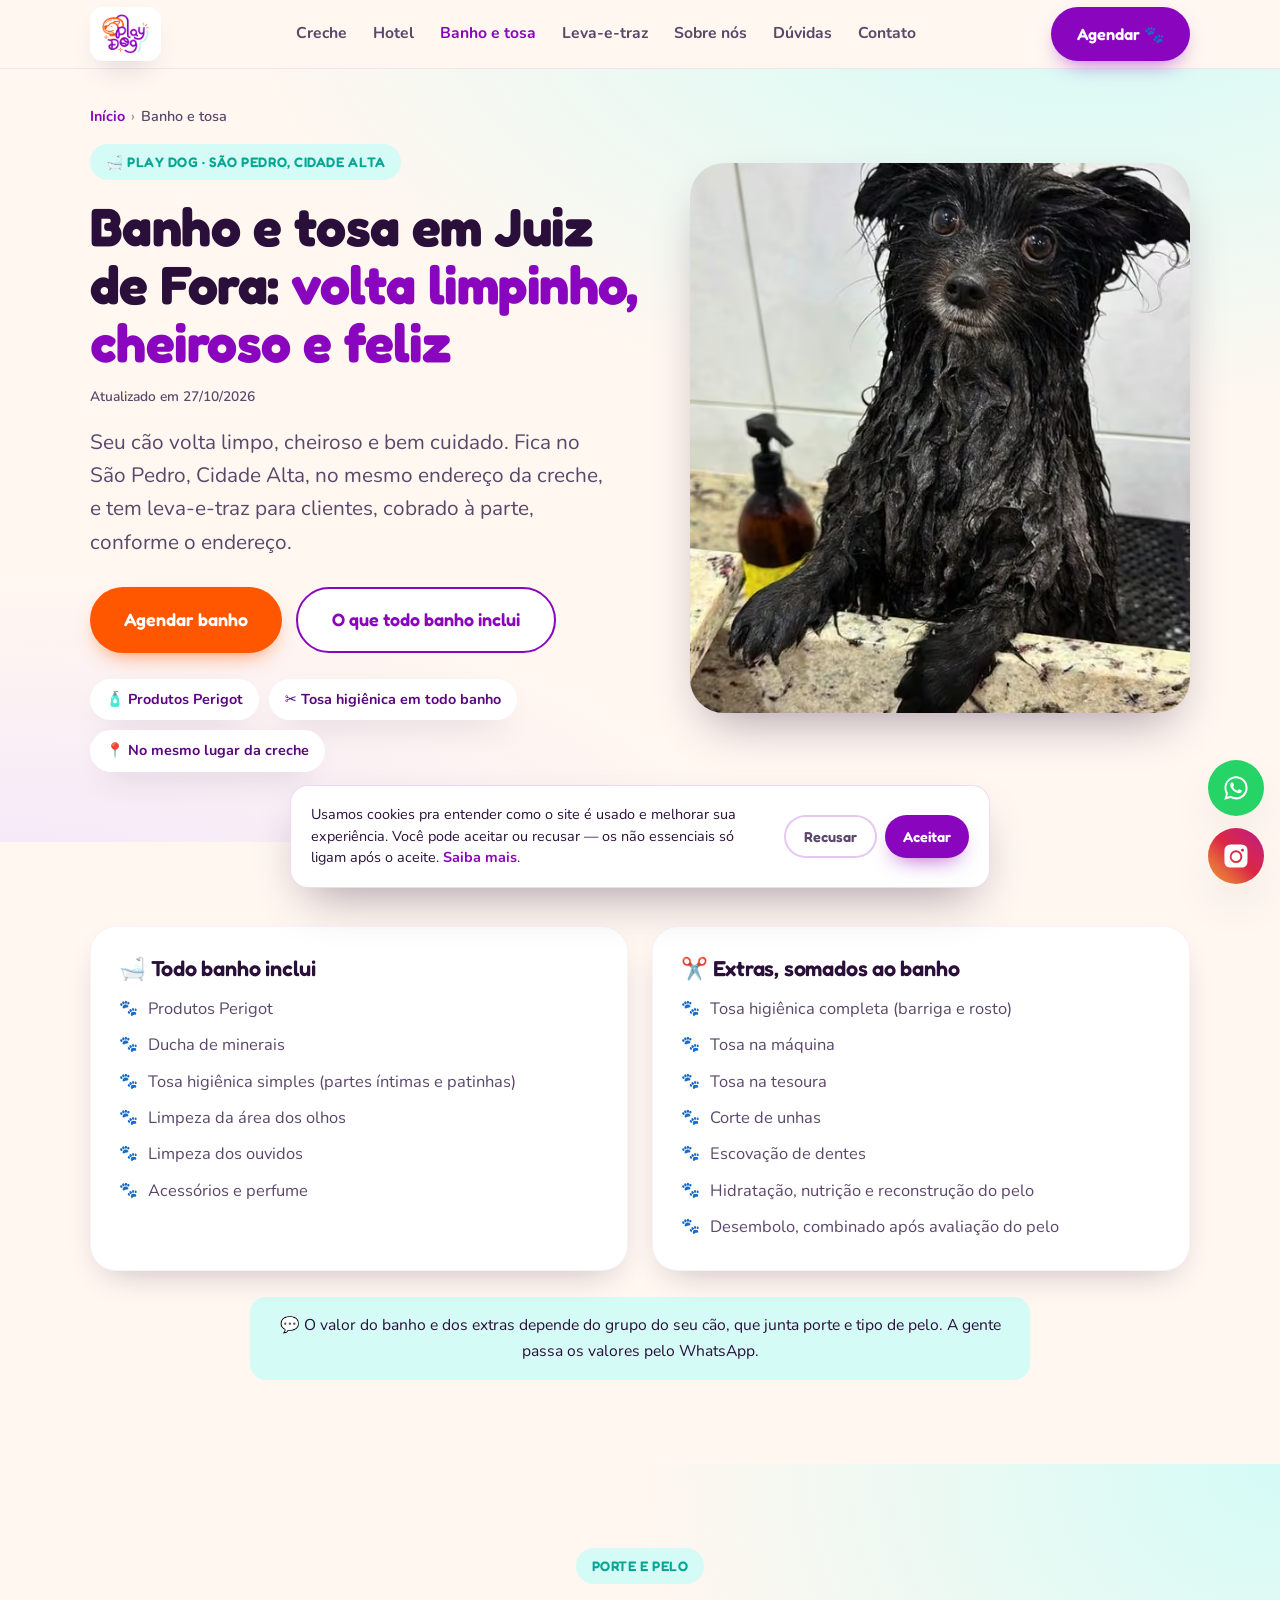
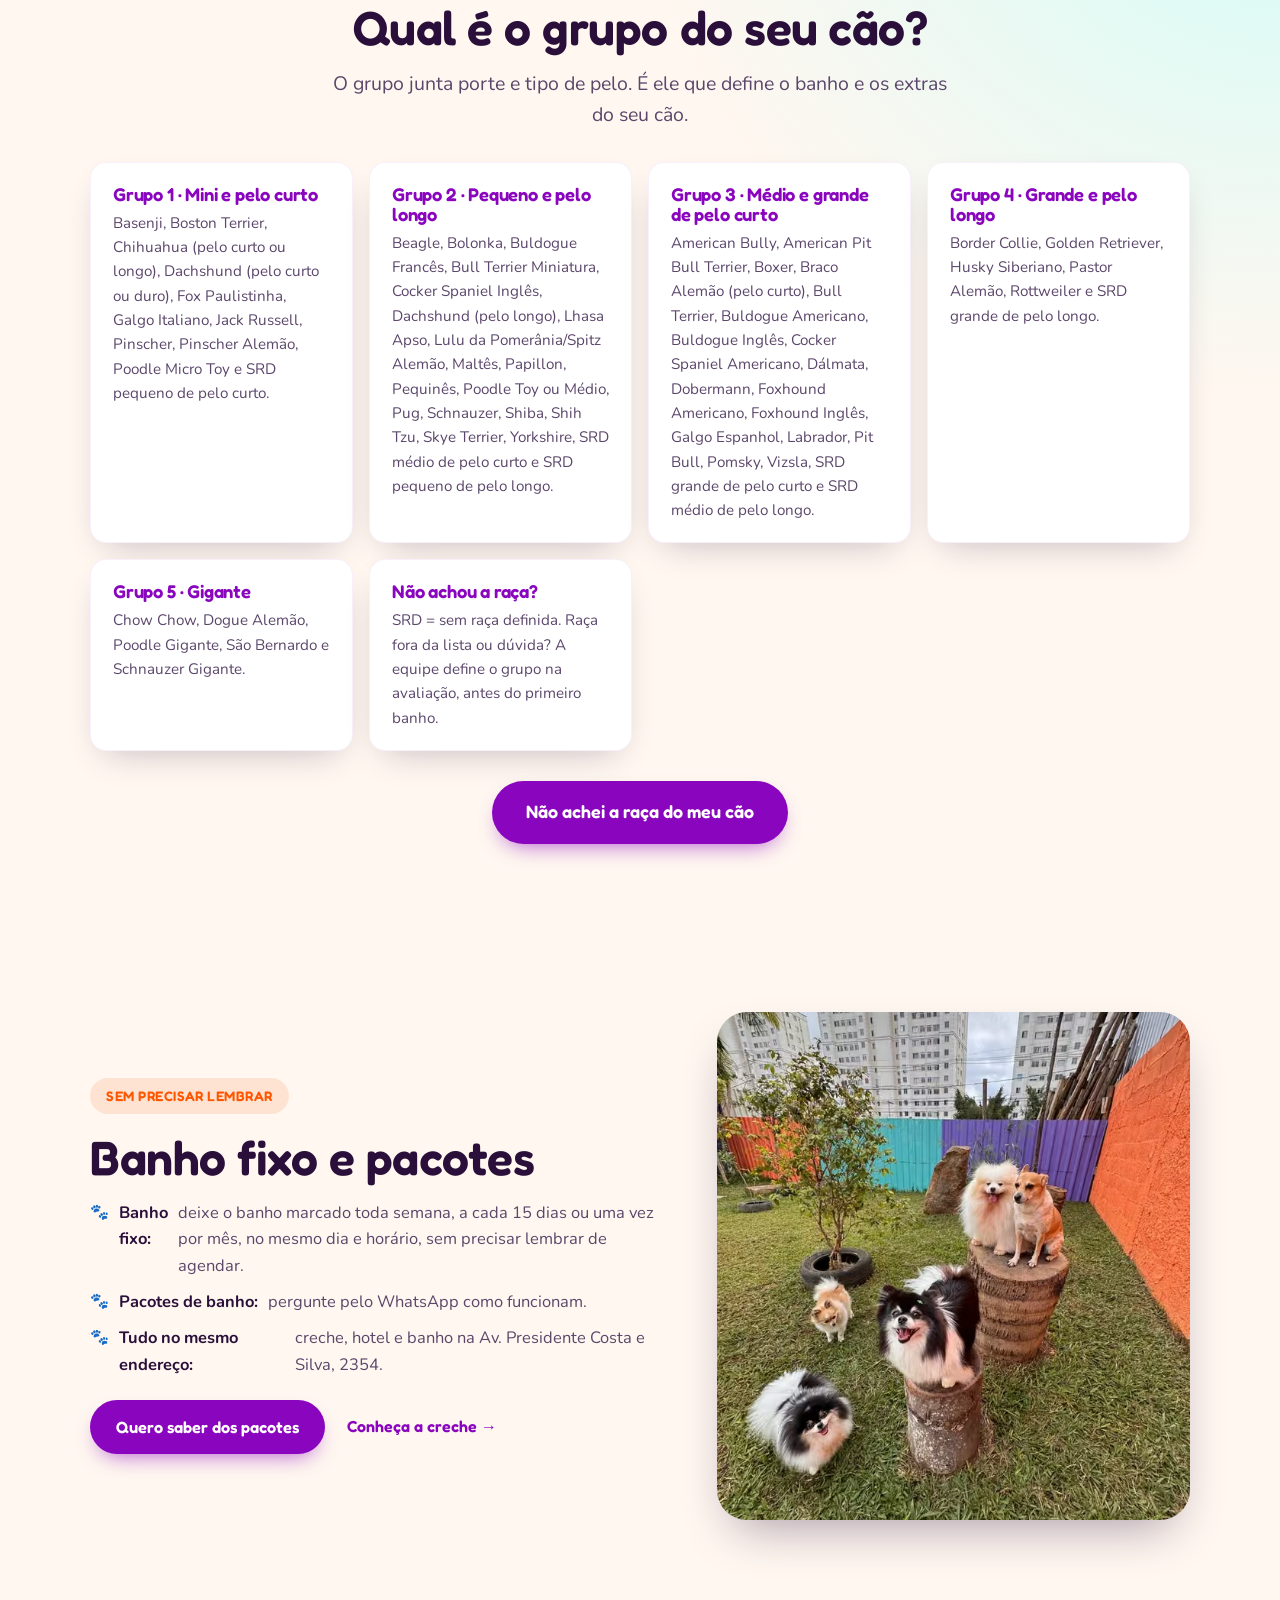
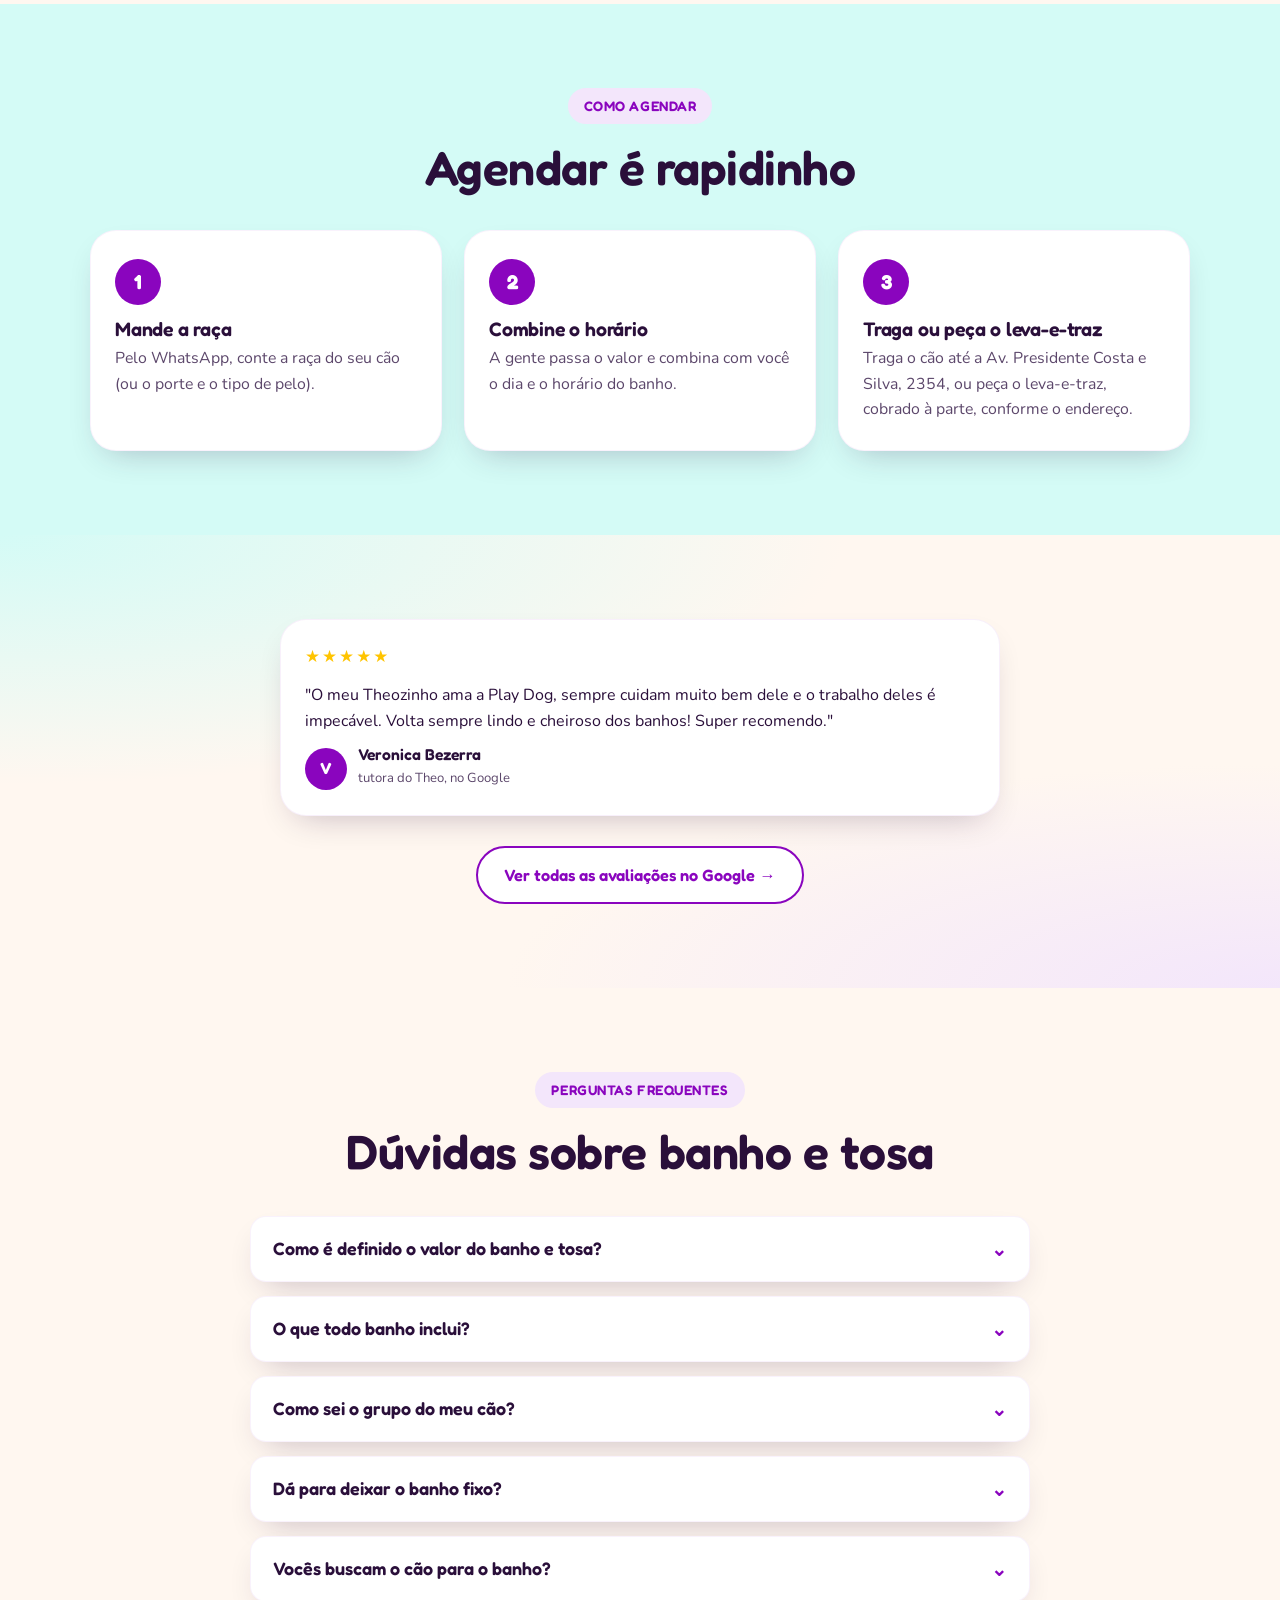
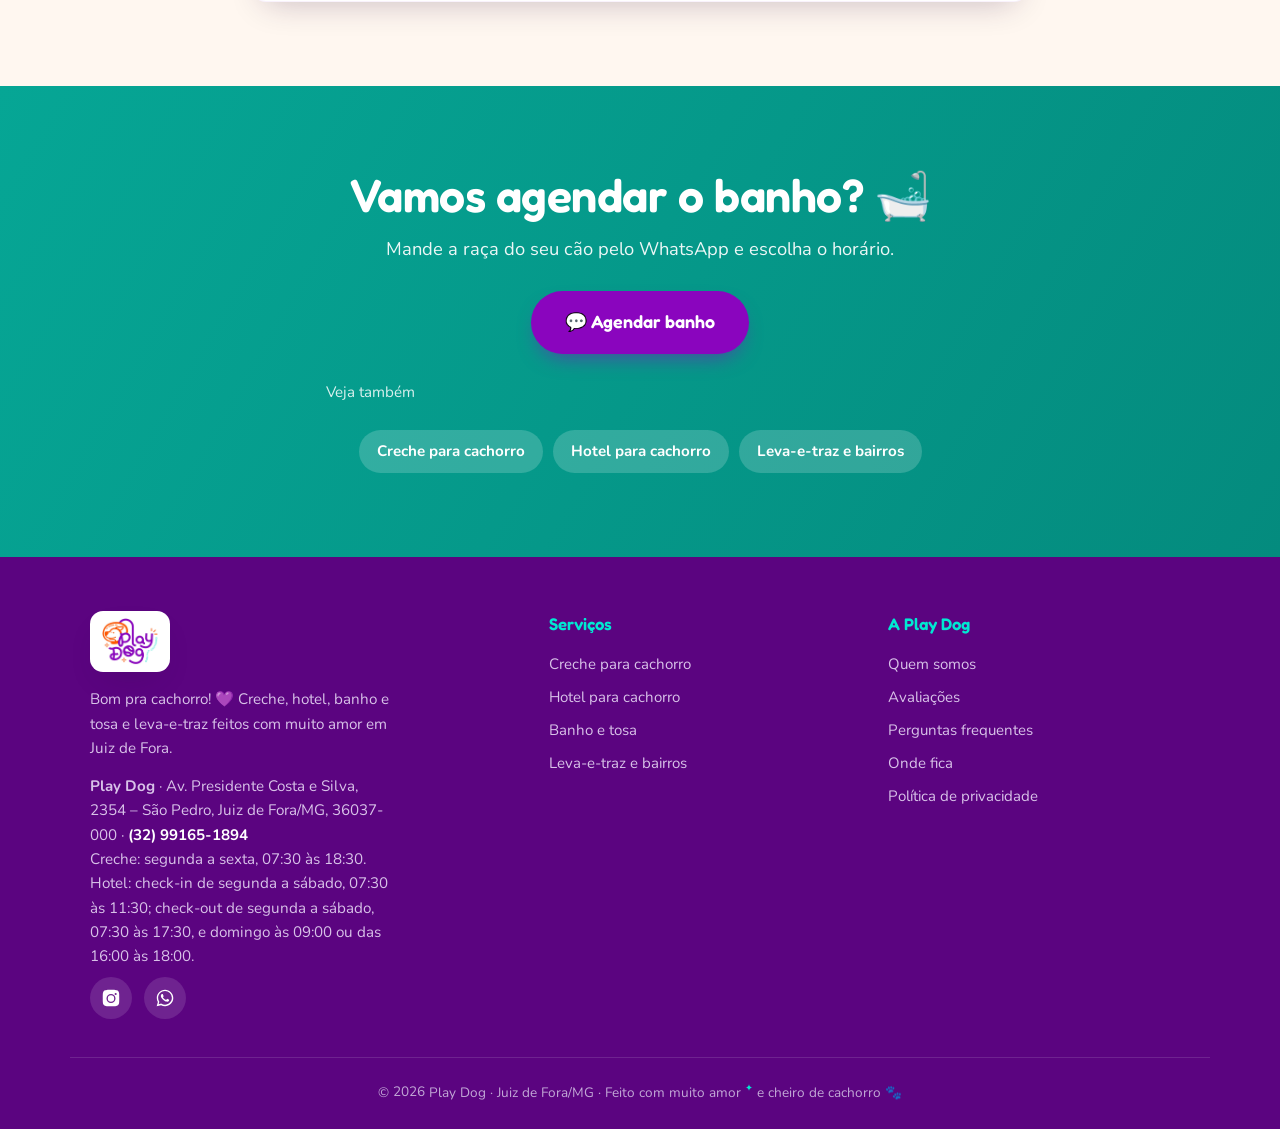
==== banho-e-tosa-juiz-de-fora.html @ 603a805e "Site do plano Google: home sem preço e 4 páginas de serviço (prévia) - Home: "Quem somos" centrado n" ====
<!DOCTYPE html>
<html lang="pt-BR">
<head>
<meta charset="UTF-8">
<meta name="viewport" content="width=device-width, initial-scale=1.0">
<!-- #gtm -->
<!-- Consent Mode v2 (LGPD): tudo negado ate o aceite no banner de cookies -->
<script>
  window.dataLayer = window.dataLayer || [];
  function gtag(){dataLayer.push(arguments);}
  gtag('consent','default',{
    'ad_storage':'denied','ad_user_data':'denied','ad_personalization':'denied',
    'analytics_storage':'denied','functionality_storage':'granted','security_storage':'granted',
    'wait_for_update':500
  });
  // >>> PASSO PARA ATIVAR A MEDICAO: crie um container gratuito no Google Tag Manager
  // (tagmanager.google.com) e cole o ID abaixo entre as aspas, ex.: 'GTM-XXXXXXX'.
  window.PLAYDOG_GTM_ID = 'GTM-M7XZMNQX';
  if (window.PLAYDOG_GTM_ID) {
    (function(w,d,s,l,i){w[l]=w[l]||[];w[l].push({'gtm.start':new Date().getTime(),event:'gtm.js'});
    var f=d.getElementsByTagName(s)[0],j=d.createElement(s),dl=l!='dataLayer'?'&l='+l:'';j.async=true;
    j.src='https://www.googletagmanager.com/gtm.js?id='+i+dl;f.parentNode.insertBefore(j,f);})(window,document,'script','dataLayer',window.PLAYDOG_GTM_ID);
  }
</script>
<!-- /gtm -->
<title>Banho e Tosa em Juiz de Fora – São Pedro | Play Dog</title>
<meta name="description" content="Banho e tosa em Juiz de Fora, no São Pedro: produtos Perigot, ducha de minerais e tosa higiênica em todo banho, no mesmo endereço da creche. Agende já.">
<meta name="robots" content="index, follow, max-image-preview:large">
<meta name="geo.region" content="BR-MG">
<meta name="geo.placename" content="Juiz de Fora">
<meta name="geo.position" content="-21.7726864;-43.380007">
<meta name="ICBM" content="-21.7726864, -43.380007">
<link rel="canonical" href="https://playdogjf.com.br/banho-e-tosa-juiz-de-fora">

<!-- Open Graph (WhatsApp / Instagram / Facebook) -->
<meta property="og:type" content="website">
<meta property="og:locale" content="pt_BR">
<meta property="og:site_name" content="Play Dog">
<meta property="og:url" content="https://playdogjf.com.br/banho-e-tosa-juiz-de-fora">
<meta property="og:title" content="Banho e tosa em Juiz de Fora | Play Dog">
<meta property="og:description" content="Banho e tosa no São Pedro, em Juiz de Fora: produtos Perigot, ducha de minerais e tosa higiênica em todo banho.">
<meta property="og:image" content="https://playdogjf.com.br/assets/og-image.jpg">
<meta property="og:image:width" content="1200">
<meta property="og:image:height" content="630">
<meta property="og:image:alt" content="Play Dog — banho e tosa em Juiz de Fora">
<meta name="twitter:card" content="summary_large_image">
<meta name="twitter:title" content="Banho e tosa em Juiz de Fora | Play Dog">
<meta name="twitter:description" content="Banho e tosa no São Pedro, em Juiz de Fora: produtos Perigot, ducha de minerais e tosa higiênica em todo banho.">
<meta name="twitter:image" content="https://playdogjf.com.br/assets/og-image.jpg">

<!-- Favicon / PWA -->
<link rel="icon" href="/assets/favicon.ico" sizes="any">
<link rel="icon" type="image/png" sizes="32x32" href="/assets/favicon-32.png">
<link rel="apple-touch-icon" href="/assets/apple-touch-icon.png">
<link rel="manifest" href="/site.webmanifest">
<meta name="theme-color" content="#8A05BE">

<!-- Dados estruturados: serviço (sem preço) + caminho da página -->
<script type="application/ld+json">
{
  "@context": "https://schema.org",
  "@graph": [
    {
      "@type": "Service",
      "@id": "https://playdogjf.com.br/banho-e-tosa-juiz-de-fora#servico",
      "name": "Banho e tosa em Juiz de Fora",
      "serviceType": "Banho e tosa para cães",
      "url": "https://playdogjf.com.br/banho-e-tosa-juiz-de-fora",
      "description": "Banho e tosa no bairro São Pedro (Cidade Alta), em Juiz de Fora, no mesmo endereço da creche. Todo banho inclui produtos Perigot, ducha de minerais, tosa higiênica simples, limpeza da área dos olhos e dos ouvidos, acessórios e perfume. Extras: tosa higiênica completa, tosa na máquina, tosa na tesoura, corte de unhas, escovação de dentes, hidratação e desembolo. O valor depende do grupo do cão, que junta porte e tipo de pelo. Valores pelo WhatsApp.",
      "provider": {
        "@type": "LocalBusiness",
        "@id": "https://playdogjf.com.br/#business",
        "name": "Play Dog",
        "url": "https://playdogjf.com.br/",
        "telephone": "+55 32 99165-1894",
        "address": { "@type": "PostalAddress", "streetAddress": "Av. Presidente Costa e Silva, 2354 - São Pedro", "addressLocality": "Juiz de Fora", "addressRegion": "MG", "postalCode": "36037-000", "addressCountry": "BR" }
      },
      "areaServed": { "@type": "City", "name": "Juiz de Fora" }
    },
    {
      "@type": "BreadcrumbList",
      "itemListElement": [
        { "@type": "ListItem", "position": 1, "name": "Início", "item": "https://playdogjf.com.br/" },
        { "@type": "ListItem", "position": 2, "name": "Banho e tosa", "item": "https://playdogjf.com.br/banho-e-tosa-juiz-de-fora" }
      ]
    },
    {
      "@type": "WebPage",
      "@id": "https://playdogjf.com.br/banho-e-tosa-juiz-de-fora#pagina",
      "url": "https://playdogjf.com.br/banho-e-tosa-juiz-de-fora",
      "name": "Banho e Tosa em Juiz de Fora – São Pedro | Play Dog",
      "inLanguage": "pt-BR",
      "dateModified": "2026-10-27",
      "isPartOf": { "@type": "WebSite", "@id": "https://playdogjf.com.br/#website", "url": "https://playdogjf.com.br/", "name": "Play Dog" },
      "about": { "@id": "https://playdogjf.com.br/banho-e-tosa-juiz-de-fora#servico" }
    }
  ]
}
</script>
<!-- Perguntas frequentes: gerado a partir do texto visível da seção "Dúvidas" (mesmas palavras) -->
<script type="application/ld+json" id="faq-ld">
{
  "@context": "https://schema.org",
  "@type": "FAQPage",
  "mainEntity": [
    {
      "@type": "Question",
      "name": "Como é definido o valor do banho e tosa?",
      "acceptedAnswer": {
        "@type": "Answer",
        "text": "Na Play Dog, no São Pedro, em Juiz de Fora, o valor do banho depende do grupo do cão, que junta porte e tipo de pelo. Tosa, corte de unhas e outros extras são somados ao banho. A gente passa os valores pelo WhatsApp (32) 99165-1894."
      }
    },
    {
      "@type": "Question",
      "name": "O que todo banho inclui?",
      "acceptedAnswer": {
        "@type": "Answer",
        "text": "Produtos Perigot, ducha de minerais, tosa higiênica simples (partes íntimas e patinhas), limpeza da área dos olhos e dos ouvidos, acessórios e perfume."
      }
    },
    {
      "@type": "Question",
      "name": "Como sei o grupo do meu cão?",
      "acceptedAnswer": {
        "@type": "Answer",
        "text": "Procure a raça na lista desta página. Se ela não estiver lá, ou se o seu cão não tiver raça definida, a equipe define o grupo na avaliação, antes do primeiro banho."
      }
    },
    {
      "@type": "Question",
      "name": "Dá para deixar o banho fixo?",
      "acceptedAnswer": {
        "@type": "Answer",
        "text": "Sim. O banho pode ser semanal, quinzenal ou mensal, no mesmo dia e horário. Também há pacotes de banho; os valores são passados pelo WhatsApp."
      }
    },
    {
      "@type": "Question",
      "name": "Vocês buscam o cão para o banho?",
      "acceptedAnswer": {
        "@type": "Answer",
        "text": "Sim, pelo leva-e-traz, cobrado à parte, conforme o endereço."
      }
    }
  ]
}
</script>
<link rel="preconnect" href="https://fonts.googleapis.com">
<link rel="preconnect" href="https://fonts.gstatic.com" crossorigin>
<link href="https://fonts.googleapis.com/css2?family=Fredoka:wght@400;500;600;700&family=Nunito:ital,wght@0,400;0,500;0,600;0,700;0,800;1,500&display=swap" rel="stylesheet">
<link rel="stylesheet" href="/assets/site.css?v=20261027">
</head>
<body data-servico="banho">
<a class="skip-link" href="#conteudo">Pular para o conteúdo</a>

<!-- #cabecalho banho -->
<header>
  <div class="wrap nav">
    <a href="/" class="brand-logo" aria-label="Play Dog - início">
      <span class="logo-badge"><span class="logo-img" role="img" aria-label="Play Dog"></span></span>
    </a>
    <nav class="nav-links" id="navLinks" aria-label="Menu principal">
      <a href="/creche-para-cachorro-juiz-de-fora">Creche</a>
      <a href="/hotel-para-cachorro-juiz-de-fora">Hotel</a>
      <a href="/banho-e-tosa-juiz-de-fora" aria-current="page">Banho e tosa</a>
      <a href="/leva-e-traz-bairros-atendidos">Leva-e-traz</a>
      <a href="/#amor">Sobre nós</a>
      <a href="#duvidas">Dúvidas</a>
      <a href="#rodape">Contato</a>
    </nav>
    <div class="nav-cta">
      <a href="https://wa.me/5532991651894?text=Oi!%20Vim%20pelo%20site%20da%20Play%20Dog%20e%20quero%20agendar%20banho%20e%20tosa." target="_blank" rel="noopener" class="btn btn-roxo" data-cta="header" data-servico="banho" data-wa="agendar banho e tosa.">Agendar 🐾</a>
      <button class="menu-btn" id="menuBtn" type="button" aria-label="Abrir menu" aria-expanded="false" aria-controls="navLinks">
        <span></span><span></span><span></span>
      </button>
    </div>
  </div>
</header>
<!-- /cabecalho -->

<main id="conteudo">

<!-- ============ TOPO ============ -->
<section class="hero page-hero" id="topo">
  <div class="wrap hero-grid">
    <div class="hero-text">
      <nav class="crumbs" aria-label="Você está em"><a href="/">Início</a><span class="sep" aria-hidden="true">›</span><span aria-current="page">Banho e tosa</span></nav>
      <span class="eyebrow">🛁 Play Dog · São Pedro, Cidade Alta</span>
      <h1>Banho e tosa em Juiz de Fora: <span class="l2">volta limpinho, cheiroso e feliz</span></h1>
      <span class="updated">Atualizado em 27/10/2026</span>
      <p class="sub">Seu cão volta limpo, cheiroso e bem cuidado. Fica no São Pedro, Cidade Alta, no mesmo endereço da creche, e tem leva-e-traz para clientes, cobrado à parte, conforme o endereço.</p>
      <div class="hero-ctas">
        <a href="https://wa.me/5532991651894?text=Oi!%20Vim%20pelo%20site%20da%20Play%20Dog%20e%20quero%20agendar%20banho%20e%20tosa.%20Meu%20c%C3%A3o%20%C3%A9%20da%20ra%C3%A7a%3A" target="_blank" rel="noopener" class="btn btn-laranja btn-lg" data-cta="hero" data-servico="banho" data-wa="agendar banho e tosa." data-wa-extra="Meu cão é da raça:">Agendar banho</a>
        <a href="#inclui" class="btn btn-ghost btn-lg">O que todo banho inclui</a>
      </div>
      <div class="hero-chips">
        <span class="chip">🧴 Produtos Perigot</span>
        <span class="chip">✂️ Tosa higiênica em todo banho</span>
        <span class="chip">📍 No mesmo lugar da creche</span>
      </div>
    </div>
    <div class="hero-photo">
      <div class="photo-card">
        <picture><source type="image/avif" srcset="/assets/banho.avif"><source type="image/webp" srcset="/assets/banho.webp"><img src="/assets/banho.jpg" alt="Cãozinho tomando banho na sala de banho da Play Dog, em Juiz de Fora" width="562" height="1000" fetchpriority="high" decoding="async"></picture>
      </div>
    </div>
  </div>
</section>

<!-- ============ O QUE INCLUI ============ -->
<section class="section" id="inclui">
  <div class="wrap two-col" style="margin-top:0">
    <div class="box">
      <h3>🛁 Todo banho inclui</h3>
      <ul class="list-paw">
        <li>Produtos Perigot</li>
        <li>Ducha de minerais</li>
        <li>Tosa higiênica simples (partes íntimas e patinhas)</li>
        <li>Limpeza da área dos olhos</li>
        <li>Limpeza dos ouvidos</li>
        <li>Acessórios e perfume</li>
      </ul>
    </div>
    <div class="box">
      <h3>✂️ Extras, somados ao banho</h3>
      <ul class="list-paw">
        <li>Tosa higiênica completa (barriga e rosto)</li>
        <li>Tosa na máquina</li>
        <li>Tosa na tesoura</li>
        <li>Corte de unhas</li>
        <li>Escovação de dentes</li>
        <li>Hidratação, nutrição e reconstrução do pelo</li>
        <li>Desembolo, combinado após avaliação do pelo</li>
      </ul>
    </div>
  </div>
  <div class="wrap">
    <p class="note">💬 O valor do banho e dos extras depende do grupo do seu cão, que junta porte e tipo de pelo. A gente passa os valores pelo WhatsApp.</p>
  </div>
</section>

<!-- ============ GRUPOS ============ -->
<section class="section amor" id="grupos">
  <div class="wrap center">
    <span class="eyebrow">Porte e pelo</span>
    <h2 class="title">Qual é o grupo do seu cão?</h2>
    <p class="lead">O grupo junta porte e tipo de pelo. É ele que define o banho e os extras do seu cão.</p>
  </div>
  <div class="wrap">
    <div class="groups">
      <div class="group"><h3>Grupo 1 · Mini e pelo curto</h3><p>Basenji, Boston Terrier, Chihuahua (pelo curto ou longo), Dachshund (pelo curto ou duro), Fox Paulistinha, Galgo Italiano, Jack Russell, Pinscher, Pinscher Alemão, Poodle Micro Toy e SRD pequeno de pelo curto.</p></div>
      <div class="group"><h3>Grupo 2 · Pequeno e pelo longo</h3><p>Beagle, Bolonka, Buldogue Francês, Bull Terrier Miniatura, Cocker Spaniel Inglês, Dachshund (pelo longo), Lhasa Apso, Lulu da Pomerânia/Spitz Alemão, Maltês, Papillon, Pequinês, Poodle Toy ou Médio, Pug, Schnauzer, Shiba, Shih Tzu, Skye Terrier, Yorkshire, SRD médio de pelo curto e SRD pequeno de pelo longo.</p></div>
      <div class="group"><h3>Grupo 3 · Médio e grande de pelo curto</h3><p>American Bully, American Pit Bull Terrier, Boxer, Braco Alemão (pelo curto), Bull Terrier, Buldogue Americano, Buldogue Inglês, Cocker Spaniel Americano, Dálmata, Dobermann, Foxhound Americano, Foxhound Inglês, Galgo Espanhol, Labrador, Pit Bull, Pomsky, Vizsla, SRD grande de pelo curto e SRD médio de pelo longo.</p></div>
      <div class="group"><h3>Grupo 4 · Grande e pelo longo</h3><p>Border Collie, Golden Retriever, Husky Siberiano, Pastor Alemão, Rottweiler e SRD grande de pelo longo.</p></div>
      <div class="group"><h3>Grupo 5 · Gigante</h3><p>Chow Chow, Dogue Alemão, Poodle Gigante, São Bernardo e Schnauzer Gigante.</p></div>
      <div class="group"><h3>Não achou a raça?</h3><p>SRD = sem raça definida. Raça fora da lista ou dúvida? A equipe define o grupo na avaliação, antes do primeiro banho.</p></div>
    </div>
    <div class="center-cta">
      <a href="https://wa.me/5532991651894?text=Oi!%20Vim%20pelo%20site%20da%20Play%20Dog%20e%20quero%20agendar%20banho%20e%20tosa.%20N%C3%A3o%20sei%20o%20grupo%20do%20meu%20c%C3%A3o.%20Ele%20%C3%A9%3A" target="_blank" rel="noopener" class="btn btn-roxo btn-lg" data-cta="grupo" data-servico="banho" data-wa="agendar banho e tosa." data-wa-extra="Não sei o grupo do meu cão. Ele é:">Não achei a raça do meu cão</a>
    </div>
  </div>
</section>

<!-- ============ BANHO FIXO E PACOTES ============ -->
<section class="section" id="banho-fixo">
  <div class="wrap split">
    <div class="text-block">
      <span class="eyebrow laranja">Sem precisar lembrar</span>
      <h2 class="title">Banho fixo e pacotes</h2>
      <ul class="list-paw">
        <li><b>Banho fixo:</b> deixe o banho marcado toda semana, a cada 15 dias ou uma vez por mês, no mesmo dia e horário, sem precisar lembrar de agendar.</li>
        <li><b>Pacotes de banho:</b> pergunte pelo WhatsApp como funcionam.</li>
        <li><b>Tudo no mesmo endereço:</b> creche, hotel e banho na Av. Presidente Costa e Silva, 2354.</li>
      </ul>
      <div class="card-actions" style="margin-top:22px">
        <a href="https://wa.me/5532991651894?text=Oi!%20Vim%20pelo%20site%20da%20Play%20Dog%20e%20quero%20agendar%20banho%20e%20tosa.%20Quero%20conhecer%20os%20pacotes%20e%20o%20banho%20fixo." target="_blank" rel="noopener" class="btn btn-roxo" data-cta="pacotes" data-servico="banho" data-wa="agendar banho e tosa." data-wa-extra="Quero conhecer os pacotes e o banho fixo.">Quero saber dos pacotes</a>
        <a class="card-link" href="/creche-para-cachorro-juiz-de-fora" style="font-family:'Fredoka';font-weight:600;color:var(--roxo)">Conheça a creche →</a>
      </div>
    </div>
    <div class="split-photo">
      <picture><source type="image/avif" srcset="/assets/galeria-lulus.avif"><source type="image/webp" srcset="/assets/galeria-lulus.webp"><img src="/assets/galeria-lulus.jpg" alt="Lulus da Pomerânia, raça do Grupo 2, na Play Dog" width="825" height="1100" loading="lazy" decoding="async"></picture>
    </div>
  </div>
</section>

<!-- ============ COMO AGENDAR ============ -->
<section class="section galeria" id="como-agendar">
  <div class="wrap center">
    <span class="eyebrow roxo">Como agendar</span>
    <h2 class="title">Agendar é rapidinho</h2>
  </div>
  <div class="wrap">
    <div class="steps">
      <div class="step"><span class="num">1</span><h3>Mande a raça</h3><p>Pelo WhatsApp, conte a raça do seu cão (ou o porte e o tipo de pelo).</p></div>
      <div class="step"><span class="num">2</span><h3>Combine o horário</h3><p>A gente passa o valor e combina com você o dia e o horário do banho.</p></div>
      <div class="step"><span class="num">3</span><h3>Traga ou peça o leva-e-traz</h3><p>Traga o cão até a Av. Presidente Costa e Silva, 2354, ou peça o leva-e-traz, cobrado à parte, conforme o endereço.</p></div>
    </div>
  </div>
</section>

<!-- ============ QUEM JÁ TROUXE ============ -->
<section class="section reviews" id="avaliacoes">
  <div class="wrap" style="max-width:760px">
    <article class="rev-card">
      <div class="rev-stars" aria-label="5 de 5 estrelas">★★★★★</div>
      <p>"O meu Theozinho ama a Play Dog, sempre cuidam muito bem dele e o trabalho deles é impecável. Volta sempre lindo e cheiroso dos banhos! Super recomendo."</p>
      <div class="rev-author"><span class="rev-avatar" aria-hidden="true">V</span><span><b>Veronica Bezerra</b><small>tutora do Theo, no Google</small></span></div>
    </article>
    <div class="center-cta">
      <a class="btn btn-ghost" href="https://share.google/9OffLM1AnfV3J0Pu3" target="_blank" rel="noopener" data-cta="google-reviews">Ver todas as avaliações no Google →</a>
    </div>
  </div>
</section>

<!-- ============ DÚVIDAS (o código FAQPage repete este texto) ============ -->
<section class="section" id="duvidas">
  <div class="wrap center">
    <span class="eyebrow roxo">Perguntas frequentes</span>
    <h2 class="title">Dúvidas sobre banho e tosa</h2>
  </div>
  <div class="wrap">
    <div class="acc faq">
      <div class="acc-item">
        <button class="acc-head" type="button"><span class="q">Como é definido o valor do banho e tosa?</span> <span class="chev">⌄</span></button>
        <div class="acc-body"><div class="acc-body-inner"><p class="a">Na Play Dog, no São Pedro, em Juiz de Fora, o valor do banho depende do grupo do cão, que junta porte e tipo de pelo. Tosa, corte de unhas e outros extras são somados ao banho. A gente passa os valores pelo WhatsApp (32) 99165-1894.</p></div></div>
      </div>
      <div class="acc-item">
        <button class="acc-head" type="button"><span class="q">O que todo banho inclui?</span> <span class="chev">⌄</span></button>
        <div class="acc-body"><div class="acc-body-inner"><p class="a">Produtos Perigot, ducha de minerais, tosa higiênica simples (partes íntimas e patinhas), limpeza da área dos olhos e dos ouvidos, acessórios e perfume.</p></div></div>
      </div>
      <div class="acc-item">
        <button class="acc-head" type="button"><span class="q">Como sei o grupo do meu cão?</span> <span class="chev">⌄</span></button>
        <div class="acc-body"><div class="acc-body-inner"><p class="a">Procure a raça na lista desta página. Se ela não estiver lá, ou se o seu cão não tiver raça definida, a equipe define o grupo na avaliação, antes do primeiro banho.</p></div></div>
      </div>
      <div class="acc-item">
        <button class="acc-head" type="button"><span class="q">Dá para deixar o banho fixo?</span> <span class="chev">⌄</span></button>
        <div class="acc-body"><div class="acc-body-inner"><p class="a">Sim. O banho pode ser semanal, quinzenal ou mensal, no mesmo dia e horário. Também há pacotes de banho; os valores são passados pelo WhatsApp.</p></div></div>
      </div>
      <div class="acc-item">
        <button class="acc-head" type="button"><span class="q">Vocês buscam o cão para o banho?</span> <span class="chev">⌄</span></button>
        <div class="acc-body"><div class="acc-body-inner"><p class="a">Sim, pelo leva-e-traz, cobrado à parte, conforme o endereço.</p></div></div>
      </div>
    </div>
  </div>
</section>

<!-- ============ CHAMADA FINAL ============ -->
<section class="section cta-agendar" id="agendar">
  <div class="wrap">
    <h2>Vamos agendar o banho? 🛁</h2>
    <p>Mande a raça do seu cão pelo WhatsApp e escolha o horário.</p>
    <div class="btn-row">
      <a href="https://wa.me/5532991651894?text=Oi!%20Vim%20pelo%20site%20da%20Play%20Dog%20e%20quero%20agendar%20banho%20e%20tosa.%20Meu%20c%C3%A3o%20%C3%A9%20da%20ra%C3%A7a%3A" target="_blank" rel="noopener" class="btn btn-roxo btn-lg" data-cta="cta-final" data-servico="banho" data-wa="agendar banho e tosa." data-wa-extra="Meu cão é da raça:">💬 Agendar banho</a>
    </div>
    <p class="see-also-label">Veja também</p>
    <div class="see-also">
      <a href="/creche-para-cachorro-juiz-de-fora">Creche para cachorro</a>
      <a href="/hotel-para-cachorro-juiz-de-fora">Hotel para cachorro</a>
      <a href="/leva-e-traz-bairros-atendidos">Leva-e-traz e bairros</a>
    </div>
  </div>
</section>

</main>

<!-- #rodape -->
<footer id="rodape">
  <div class="wrap foot-grid">
    <div class="foot-brand">
      <div class="foot-logo-wrap">
        <a href="/" aria-label="Play Dog - início"><span class="logo-badge"><span class="logo-img lg" role="img" aria-label="Play Dog"></span></span></a>
      </div>
      <p>Bom pra cachorro! 💜 Creche, hotel, banho e tosa e leva-e-traz feitos com muito amor em Juiz de Fora.</p>
      <p class="foot-nap"><b>Play Dog</b> · Av. Presidente Costa e Silva, 2354 – São Pedro, Juiz de Fora/MG, 36037-000 · <a href="https://wa.me/5532991651894?text=Oi!%20Vim%20pelo%20site%20da%20Play%20Dog%20e%20quero%20falar%20com%20a%20Play%20Dog." target="_blank" rel="noopener" data-cta="rodape" data-servico="geral" data-wa="falar com a Play Dog.">(32) 99165-1894</a><br>Creche: segunda a sexta, 07:30 às 18:30.<br>Hotel: check-in de segunda a sábado, 07:30 às 11:30; check-out de segunda a sábado, 07:30 às 17:30, e domingo às 09:00 ou das 16:00 às 18:00.</p>
      <div class="socials">
        <a href="https://www.instagram.com/playdogjf/" target="_blank" rel="noopener" aria-label="Instagram">
          <svg viewBox="0 0 24 24" fill="#fff"><path d="M12 2.2c3.2 0 3.6 0 4.9.07 1.17.05 1.8.25 2.23.41.56.22.96.48 1.38.9.42.42.68.82.9 1.38.16.42.36 1.06.41 2.23.06 1.27.07 1.65.07 4.85s0 3.58-.07 4.85c-.05 1.17-.25 1.8-.41 2.23-.22.56-.48.96-.9 1.38-.42.42-.82.68-1.38.9-.42.16-1.06.36-2.23.41-1.27.06-1.65.07-4.9.07s-3.63 0-4.9-.07c-1.17-.05-1.8-.25-2.23-.41a3.7 3.7 0 0 1-1.38-.9 3.7 3.7 0 0 1-.9-1.38c-.16-.42-.36-1.06-.41-2.23-.06-1.27-.07-1.65-.07-4.85s.01-3.58.07-4.85c.05-1.17.25-1.8.41-2.23.22-.56.48-.96.9-1.38.42-.42.82-.68 1.38-.9.42-.16 1.06-.36 2.23-.41C8.4 2.2 8.8 2.2 12 2.2zm0 4.96a5.42 5.42 0 1 0 0 10.84 5.42 5.42 0 0 0 0-10.84zm0 1.62a3.8 3.8 0 1 1 0 7.6 3.8 3.8 0 0 1 0-7.6zm5.6-2.9a1.27 1.27 0 1 0 0 2.54 1.27 1.27 0 0 0 0-2.54z"/></svg>
        </a>
        <a href="https://wa.me/5532991651894?text=Oi!%20Vim%20pelo%20site%20da%20Play%20Dog%20e%20quero%20falar%20com%20a%20Play%20Dog." target="_blank" rel="noopener" aria-label="WhatsApp" data-cta="rodape" data-servico="geral" data-wa="falar com a Play Dog.">
          <svg viewBox="0 0 24 24" fill="#fff"><path d="M12.04 2C6.58 2 2.13 6.45 2.13 11.9c0 1.76.46 3.45 1.32 4.95L2 22l5.28-1.38a9.9 9.9 0 0 0 4.76 1.21h.01c5.46 0 9.9-4.45 9.9-9.9C21.95 6.45 17.5 2 12.04 2zm0 18.02c-1.5 0-2.96-.4-4.24-1.16l-.3-.18-3.13.82.84-3.05-.2-.31a8.2 8.2 0 0 1-1.26-4.36c0-4.54 3.7-8.23 8.25-8.23 2.2 0 4.27.86 5.82 2.42a8.18 8.18 0 0 1 2.42 5.82c0 4.54-3.7 8.23-8.25 8.23zm4.52-6.16c-.25-.12-1.47-.72-1.69-.8-.23-.09-.39-.13-.56.12-.16.25-.64.8-.78.97-.14.16-.29.18-.54.06-.25-.12-1.05-.39-1.99-1.23-.74-.66-1.23-1.47-1.38-1.72-.14-.25-.01-.38.11-.5.11-.11.25-.29.37-.43.13-.14.17-.25.25-.41.08-.16.04-.31-.02-.43-.06-.12-.56-1.34-.76-1.84-.2-.48-.4-.42-.56-.43h-.48c-.16 0-.43.06-.65.31-.22.25-.85.84-.85 2.05s.87 2.38.99 2.54c.12.16 1.71 2.61 4.15 3.66.58.25 1.03.4 1.39.51.58.19 1.11.16 1.53.1.47-.07 1.47-.6 1.68-1.18.21-.58.21-1.07.14-1.18-.06-.11-.22-.17-.47-.29z"/></svg>
        </a>
      </div>
    </div>
    <div class="foot-col">
      <h5>Serviços</h5>
      <a href="/creche-para-cachorro-juiz-de-fora">Creche para cachorro</a>
      <a href="/hotel-para-cachorro-juiz-de-fora">Hotel para cachorro</a>
      <a href="/banho-e-tosa-juiz-de-fora">Banho e tosa</a>
      <a href="/leva-e-traz-bairros-atendidos">Leva-e-traz e bairros</a>
    </div>
    <div class="foot-col">
      <h5>A Play Dog</h5>
      <a href="/#amor">Quem somos</a>
      <a href="/#avaliacoes">Avaliações</a>
      <a href="/#duvidas">Perguntas frequentes</a>
      <a href="/#contato">Onde fica</a>
      <a href="/politica-de-privacidade">Política de privacidade</a>
    </div>
  </div>
  <div class="wrap foot-bottom">
    © <span id="ano"></span> Play Dog · Juiz de Fora/MG · Feito com muito amor <span class="spark">✦</span> e cheiro de cachorro 🐾
  </div>
</footer>
<!-- /rodape -->

<!-- #flutuantes banho -->
<div class="floaters">
  <a href="https://wa.me/5532991651894?text=Oi!%20Vim%20pelo%20site%20da%20Play%20Dog%20e%20quero%20agendar%20banho%20e%20tosa." target="_blank" rel="noopener" class="fab wa" aria-label="WhatsApp" data-cta="flutuante" data-servico="banho" data-wa="agendar banho e tosa.">
    <svg viewBox="0 0 24 24"><path d="M12.04 2C6.58 2 2.13 6.45 2.13 11.9c0 1.76.46 3.45 1.32 4.95L2 22l5.28-1.38a9.9 9.9 0 0 0 4.76 1.21h.01c5.46 0 9.9-4.45 9.9-9.9C21.95 6.45 17.5 2 12.04 2zm0 18.02c-1.5 0-2.96-.4-4.24-1.16l-.3-.18-3.13.82.84-3.05-.2-.31a8.2 8.2 0 0 1-1.26-4.36c0-4.54 3.7-8.23 8.25-8.23 2.2 0 4.27.86 5.82 2.42a8.18 8.18 0 0 1 2.42 5.82c0 4.54-3.7 8.23-8.25 8.23zm4.52-6.16c-.25-.12-1.47-.72-1.69-.8-.23-.09-.39-.13-.56.12-.16.25-.64.8-.78.97-.14.16-.29.18-.54.06-.25-.12-1.05-.39-1.99-1.23-.74-.66-1.23-1.47-1.38-1.72-.14-.25-.01-.38.11-.5.11-.11.25-.29.37-.43.13-.14.17-.25.25-.41.08-.16.04-.31-.02-.43-.06-.12-.56-1.34-.76-1.84-.2-.48-.4-.42-.56-.43h-.48c-.16 0-.43.06-.65.31-.22.25-.85.84-.85 2.05s.87 2.38.99 2.54c.12.16 1.71 2.61 4.15 3.66.58.25 1.03.4 1.39.51.58.19 1.11.16 1.53.1.47-.07 1.47-.6 1.68-1.18.21-.58.21-1.07.14-1.18-.06-.11-.22-.17-.47-.29z"/></svg>
  </a>
  <a href="https://www.instagram.com/playdogjf/" target="_blank" rel="noopener" class="fab ig" aria-label="Instagram">
    <svg viewBox="0 0 24 24"><path d="M12 2.2c3.2 0 3.6 0 4.9.07 1.17.05 1.8.25 2.23.41.56.22.96.48 1.38.9.42.42.68.82.9 1.38.16.42.36 1.06.41 2.23.06 1.27.07 1.65.07 4.85s0 3.58-.07 4.85c-.05 1.17-.25 1.8-.41 2.23-.22.56-.48.96-.9 1.38-.42.42-.82.68-1.38.9-.42.16-1.06.36-2.23.41-1.27.06-1.65.07-4.9.07s-3.63 0-4.9-.07c-1.17-.05-1.8-.25-2.23-.41a3.7 3.7 0 0 1-1.38-.9 3.7 3.7 0 0 1-.9-1.38c-.16-.42-.36-1.06-.41-2.23-.06-1.27-.07-1.65-.07-4.85s.01-3.58.07-4.85c.05-1.17.25-1.8.41-2.23.22-.56.48-.96.9-1.38.42-.42.82-.68 1.38-.9.42-.16 1.06-.36 2.23-.41C8.4 2.2 8.8 2.2 12 2.2zm0 4.96a5.42 5.42 0 1 0 0 10.84 5.42 5.42 0 0 0 0-10.84zm0 1.62a3.8 3.8 0 1 1 0 7.6 3.8 3.8 0 0 1 0-7.6zm5.6-2.9a1.27 1.27 0 1 0 0 2.54 1.27 1.27 0 0 0 0-2.54z"/></svg>
  </a>
</div>
<!-- /flutuantes -->

<!-- #cookies -->
<div class="cookie-banner" id="cookieBanner" role="dialog" aria-label="Aviso de cookies">
  <p>Usamos cookies pra entender como o site é usado e melhorar sua experiência. Você pode aceitar ou recusar — os não essenciais só ligam após o aceite. <a href="/politica-de-privacidade">Saiba mais</a>.</p>
  <div class="ck-actions">
    <button class="btn btn-ghost-sm" id="ckReject" type="button">Recusar</button>
    <button class="btn btn-roxo" id="ckAccept" type="button">Aceitar</button>
  </div>
</div>
<!-- /cookies -->

<script src="/assets/site.js?v=20261027" defer></script>
<script src="/assets/whatsapp-origem.js?v=20261027" defer></script>
</body>
</html>
---- assets/site.css ----
/* ============================================================
   PLAY DOG — tokens da marca
   ============================================================ */
:root{
  --roxo:#8A05BE;
  --roxo-escuro:#5B0480;
  --roxo-claro:#F3E6FB;
  --laranja:#FF5600;
  --laranja-claro:#FFE3D2;
  --turquesa:#00E9D2;
  --turquesa-fundo:#D4FBF6;
  --turquesa-tinta:#06A695; /* turquesa legível em texto pequeno */
  --creme:#FFF7F0;
  --tinta:#2A0F3A;
  --tinta-suave:#5C476B;
  --branco:#FFFFFF;
  --sombra:0 14px 34px -16px rgba(42,15,58,.30);
  --sombra-forte:0 22px 50px -18px rgba(42,15,58,.42);
  --raio:26px;
  --raio-sm:16px;
  --max:1140px;
}

*{box-sizing:border-box;margin:0;padding:0}
html{scroll-behavior:smooth}
body{
  font-family:'Nunito',system-ui,sans-serif;
  color:var(--tinta);
  background:var(--creme);
  line-height:1.6;
  -webkit-font-smoothing:antialiased;
  overflow-x:hidden;
}
h1,h2,h3,h4,.display{font-family:'Fredoka',sans-serif;line-height:1.08;font-weight:600;letter-spacing:-.01em}
a{color:inherit;text-decoration:none}
img{max-width:100%;display:block}
.wrap{width:100%;max-width:var(--max);margin:0 auto;padding:0 20px}

/* ===================== BOTÕES ===================== */
.btn{
  display:inline-flex;align-items:center;gap:9px;
  font-family:'Fredoka',sans-serif;font-weight:600;font-size:1.02rem;
  padding:14px 26px;border-radius:999px;border:none;cursor:pointer;
  transition:transform .18s ease, box-shadow .18s ease, background .18s ease;
  white-space:nowrap;
}
.btn:active{transform:scale(.97)}
.btn-roxo{background:var(--roxo);color:#fff;box-shadow:0 10px 22px -10px rgba(138,5,190,.7)}
.btn-roxo:hover{background:var(--roxo-escuro);transform:translateY(-2px)}
.btn-laranja{background:var(--laranja);color:#fff;box-shadow:0 10px 22px -10px rgba(255,86,0,.7)}
.btn-laranja:hover{transform:translateY(-2px);box-shadow:0 16px 28px -12px rgba(255,86,0,.8)}
.btn-turq{background:var(--turquesa-tinta);color:#fff;box-shadow:0 10px 22px -12px rgba(6,166,149,.9)}
.btn-turq:hover{transform:translateY(-2px)}
.btn-ghost{background:#fff;color:var(--roxo);border:2.5px solid var(--roxo)}
.btn-ghost:hover{background:var(--roxo);color:#fff}
.btn-lg{padding:17px 34px;font-size:1.12rem}

/* ===================== HEADER ===================== */
header{
  position:sticky;top:0;z-index:60;
  background:rgba(255,247,240,.86);backdrop-filter:blur(12px);
  border-bottom:1px solid rgba(138,5,190,.08);
}
.nav{display:flex;align-items:center;justify-content:space-between;height:68px}
.brand{display:flex;align-items:center;gap:10px;font-family:'Fredoka';font-weight:700;font-size:1.5rem}
.brand .play{color:var(--roxo)}
.brand .dog{color:var(--laranja)}
.brand-mark{width:38px;height:38px;flex:none}
.nav-links{display:flex;gap:26px;align-items:center}
.nav-links a{font-weight:700;font-size:.98rem;color:var(--tinta-suave);transition:color .15s}
.nav-links a:hover{color:var(--roxo)}
.nav-cta{display:flex;align-items:center;gap:10px}
.menu-btn{display:none;background:none;border:none;cursor:pointer;padding:11px;min-width:44px;min-height:44px}
.menu-btn span{display:block;width:24px;height:2.6px;background:var(--roxo);border-radius:2px;margin:5px 0;transition:.25s}
@media(max-width:980px){
  .nav-links{
    position:absolute;top:68px;left:0;right:0;flex-direction:column;gap:0;
    background:var(--creme);border-bottom:1px solid rgba(138,5,190,.1);
    max-height:0;overflow:hidden;transition:max-height .3s ease;
  }
  .nav-links.open{max-height:560px}
  .nav-links a{padding:15px 20px;width:100%;border-top:1px solid rgba(138,5,190,.06)}
  .menu-btn{display:block}
  .nav .btn{padding:9px 14px;font-size:.86rem}
  .menu-btn.x span:nth-child(1){transform:translateY(7.6px) rotate(45deg)}
  .menu-btn.x span:nth-child(2){opacity:0}
  .menu-btn.x span:nth-child(3){transform:translateY(-7.6px) rotate(-45deg)}
}

/* ===================== SECÇÕES ===================== */
.section{padding:84px 0}
.section-tight{padding:60px 0}
.eyebrow{
  display:inline-flex;align-items:center;gap:8px;
  font-family:'Fredoka';font-weight:600;font-size:.86rem;letter-spacing:.04em;text-transform:uppercase;
  color:var(--turquesa-tinta);background:var(--turquesa-fundo);
  padding:7px 16px;border-radius:999px;margin-bottom:18px;
}
.eyebrow.laranja{color:var(--laranja);background:var(--laranja-claro)}
.eyebrow.roxo{color:var(--roxo);background:var(--roxo-claro)}
h2.title{font-size:clamp(2rem,5vw,3rem);margin-bottom:14px}
.lead{font-size:clamp(1.05rem,2.4vw,1.22rem);color:var(--tinta-suave);max-width:620px}
.center{text-align:center}
.center .lead{margin:0 auto}

/* faísca da marca */
.spark{display:inline-block;color:var(--laranja);font-size:.7em;vertical-align:super}

/* ===================== HERO ===================== */
.hero{position:relative;background:
  radial-gradient(120% 100% at 85% -10%, var(--turquesa-fundo) 0%, transparent 55%),
  radial-gradient(110% 80% at 0% 110%, var(--roxo-claro) 0%, transparent 55%),
  var(--creme);
  padding:60px 0 90px;overflow:hidden}
.hero-grid{display:grid;grid-template-columns:1.05fr .95fr;gap:48px;align-items:center}
.hero h1{font-size:clamp(2.05rem,5vw,3.3rem);font-weight:700;margin-bottom:20px}
.hero h1 .l1{color:var(--tinta)}
.hero h1 .l2{color:var(--roxo)}
.hero h1 .l3{color:var(--laranja)}
.hero p.sub{font-size:clamp(1.08rem,2.6vw,1.3rem);color:var(--tinta-suave);max-width:520px;margin-bottom:28px}
.hero-ctas{display:flex;gap:14px;flex-wrap:wrap;margin-bottom:26px}
.hero-chips{display:flex;gap:10px;flex-wrap:wrap}
.chip{display:inline-flex;align-items:center;gap:8px;background:#fff;border-radius:999px;padding:9px 16px;
  font-weight:700;font-size:.9rem;color:var(--roxo-escuro);box-shadow:var(--sombra)}
.chip svg{width:18px;height:18px;flex:none}

/* foto hero */
.hero-photo{position:relative}
.photo-card{
  position:relative;border-radius:34px;overflow:hidden;
  box-shadow:var(--sombra-forte);background:#fff;
  aspect-ratio:4/4.4;
}
.ph{ /* placeholder de imagem */
  width:100%;height:100%;display:flex;flex-direction:column;align-items:center;justify-content:center;gap:8px;
  text-align:center;padding:22px;
  background:repeating-linear-gradient(135deg,#fff 0 22px,#fdf3ea 22px 44px);
  color:var(--tinta-suave);
}
.ph .ph-emoji{font-size:2.6rem;filter:saturate(1.1)}
.ph .ph-label{font-family:'Fredoka';font-weight:600;color:var(--roxo);font-size:1rem}
.ph .ph-hint{font-size:.82rem;max-width:240px}
.float-badge{
  position:absolute;background:#fff;border-radius:20px;padding:13px 17px;box-shadow:var(--sombra-forte);
  display:flex;align-items:center;gap:11px;font-weight:800;
}
.float-badge .fb-emoji{font-size:1.6rem}
.float-badge small{display:block;font-weight:700;color:var(--tinta-suave);font-size:.74rem}
.fb-1{bottom:18px;left:-14px;animation:bob 4s ease-in-out infinite}
.fb-2{top:24px;right:-10px;animation:bob 4.6s ease-in-out infinite .6s}
@keyframes bob{0%,100%{transform:translateY(0)}50%{transform:translateY(-9px)}}

/* estrelinha decorativa */
.deco-spark{position:absolute;pointer-events:none;opacity:.9}
.ds1{top:8%;left:46%;width:30px;animation:tw 3s ease-in-out infinite}
.ds2{bottom:14%;left:6%;width:22px;animation:tw 3.4s ease-in-out infinite .5s}
.ds3{top:30%;right:4%;width:18px;animation:tw 2.8s ease-in-out infinite 1s}
@keyframes tw{0%,100%{transform:scale(1);opacity:.85}50%{transform:scale(1.25);opacity:1}}

/* ===================== ONDA divisória ===================== */
.wave{display:block;width:100%;height:60px;line-height:0}
.wave svg{width:100%;height:100%}

/* ===================== FAIXA confiança ===================== */
.trust{background:var(--roxo);color:#fff;padding:30px 0}
.trust-grid{display:grid;grid-template-columns:repeat(4,1fr);gap:22px;text-align:center}
.trust-item{display:flex;flex-direction:column;align-items:center;gap:6px}
.trust-item .ti-emoji{font-size:1.8rem}
.trust-item b{font-family:'Fredoka';font-weight:600;font-size:1.02rem}
.trust-item span{font-size:.86rem;color:#EAD3F7}

/* ===================== SERVIÇOS ===================== */
.cards{display:grid;grid-template-columns:repeat(2,1fr);gap:22px;margin-top:40px}
.card{
  background:#fff;border-radius:var(--raio);padding:30px 28px;box-shadow:var(--sombra);
  border:1px solid rgba(138,5,190,.05);position:relative;overflow:hidden;
  transition:transform .2s ease, box-shadow .2s ease;
}
.card:hover{transform:translateY(-6px);box-shadow:var(--sombra-forte)}
.card .ico{
  width:60px;height:60px;border-radius:18px;display:flex;align-items:center;justify-content:center;
  font-size:1.9rem;margin-bottom:18px;
}
.card.creche .ico{background:var(--turquesa-fundo)}
.card.hotel  .ico{background:var(--roxo-claro)}
.card.banho  .ico{background:var(--laranja-claro)}
.card.transp .ico{background:#E2F8FF}
.card h3{font-size:1.4rem;margin-bottom:8px;color:var(--tinta)}
.card p{color:var(--tinta-suave);font-size:1rem;margin-bottom:16px}
.card .card-link{font-family:'Fredoka';font-weight:600;color:var(--roxo);display:inline-flex;align-items:center;gap:6px}
.card .card-link:hover{gap:10px}
.card .corner{position:absolute;right:-26px;top:-26px;width:90px;height:90px;border-radius:50%;opacity:.10}
.card.creche .corner{background:var(--turquesa)}
.card.hotel  .corner{background:var(--roxo)}
.card.banho  .corner{background:var(--laranja)}
.card.transp .corner{background:var(--turquesa)}
/* faixa discreta da lojinha */
.loja-strip{display:flex;align-items:center;gap:16px;margin-top:22px;
  background:var(--creme);border:1.5px dashed rgba(138,5,190,.22);border-radius:var(--raio-sm);
  padding:18px 22px}
.loja-strip .loja-emoji{font-size:1.7rem;flex:none}
.loja-strip p{color:var(--tinta-suave);font-size:.98rem;margin:0}
.loja-strip b{color:var(--roxo);font-family:'Fredoka';font-weight:600}

/* ===================== AMOR / SOBRE ===================== */
.amor{background:
  radial-gradient(100% 100% at 100% 0%, var(--turquesa-fundo) 0%, transparent 50%),
  var(--creme)}
.amor-grid{display:grid;grid-template-columns:1fr 1fr;gap:48px;align-items:center}
.carol-card{
  background:#fff;border-radius:var(--raio);padding:30px;box-shadow:var(--sombra);
  border:2px solid var(--turquesa-fundo);display:flex;gap:18px;align-items:center;margin-top:26px;
}
.carol-card .carol-photo{width:78px;height:78px;border-radius:50%;flex:none;background:var(--roxo-claro);
  display:flex;align-items:center;justify-content:center;font-size:2rem;border:3px solid var(--turquesa)}
.carol-card h4{font-size:1.15rem;color:var(--roxo);margin-bottom:2px}
.carol-card p{font-size:.92rem;color:var(--tinta-suave)}

/* ===================== GALERIA ===================== */
.galeria{background:var(--turquesa-fundo)}
.gal-grid{display:grid;grid-template-columns:repeat(4,1fr);gap:14px;margin-top:36px}
.gal-item{border-radius:var(--raio-sm);overflow:hidden;aspect-ratio:1;box-shadow:var(--sombra)}
.gal-item.tall{grid-row:span 2;aspect-ratio:auto}
.gal-item .ph{border-radius:0}
.gal-cta{display:flex;flex-direction:column;align-items:center;gap:16px;margin-top:36px;text-align:center}

/* ===================== DIFERENCIAIS ===================== */
.dif-grid{display:grid;grid-template-columns:repeat(auto-fit,minmax(220px,1fr));gap:22px;margin-top:40px}
.dif{background:#fff;border-radius:var(--raio);padding:26px;box-shadow:var(--sombra);text-align:center}
.dif .d-emoji{font-size:2.2rem;margin-bottom:10px;display:block}
.dif h4{font-size:1.15rem;color:var(--roxo);margin-bottom:6px}
.dif p{font-size:.94rem;color:var(--tinta-suave)}
.transporte-band{
  margin-top:34px;background:var(--roxo);color:#fff;border-radius:var(--raio);
  display:grid;grid-template-columns:1.1fr .9fr;gap:0;overflow:hidden;box-shadow:var(--sombra-forte);
}
.transporte-band .tb-text{padding:38px 36px}
.transporte-band .eyebrow{background:rgba(255,255,255,.16);color:#fff}
.transporte-band h3{font-size:1.7rem;margin-bottom:10px}
.transporte-band p{color:#EAD3F7;margin-bottom:20px}
.transporte-band .tb-photo .ph{background:repeating-linear-gradient(135deg,#7d12a8 0 22px,#7409a0 22px 44px);color:#EAD3F7;min-height:240px;height:100%}
.transporte-band .tb-photo .ph-label{color:#fff}

/* ===================== VALORES / REGRAS ===================== */
.acc{max-width:780px;margin:38px auto 0;display:flex;flex-direction:column;gap:14px}
.acc-item{background:#fff;border-radius:var(--raio-sm);box-shadow:var(--sombra);overflow:hidden;border:1px solid rgba(138,5,190,.05)}
.acc-head{width:100%;text-align:left;background:none;border:none;cursor:pointer;
  padding:20px 22px;display:flex;align-items:center;justify-content:space-between;gap:14px;
  font-family:'Fredoka';font-weight:600;font-size:1.12rem;color:var(--tinta)}
.acc-head .ah-ico{font-size:1.3rem}
.acc-head .chev{margin-left:auto;color:var(--roxo);transition:transform .25s;font-size:1.2rem}
.acc-item.open .chev{transform:rotate(180deg)}
.acc-body{max-height:0;overflow:hidden;visibility:hidden;transition:max-height .3s ease,visibility .3s ease}
.acc-item.open .acc-body{max-height:2000px;visibility:visible}
.acc-body-inner{padding:0 22px 22px;color:var(--tinta-suave)}
.acc-body-inner ul{list-style:none;display:flex;flex-direction:column;gap:9px}
.acc-body-inner li{display:flex;gap:10px;align-items:flex-start}
.acc-body-inner li::before{content:"🐾";font-size:.95rem;line-height:1.5}
.price-table{width:100%;border-collapse:collapse;margin-top:4px}
.price-table td{padding:11px 4px;border-bottom:1px dashed rgba(138,5,190,.15);font-size:.98rem}
.price-table td:last-child{text-align:right;font-weight:800;color:var(--roxo);font-family:'Fredoka';white-space:nowrap}
.price-note{font-size:.82rem;margin-top:12px;color:var(--tinta-suave);font-style:italic}

/* ===================== CTA AGENDAR ===================== */
.cta-agendar{background:linear-gradient(120deg,#06A695 0%,#048b7e 100%);color:#fff;text-align:center}
.cta-agendar h2{font-size:clamp(2rem,5vw,2.9rem);margin-bottom:14px}
.cta-agendar p{font-size:1.15rem;max-width:560px;margin:0 auto 28px;color:rgba(255,255,255,.92)}
.cta-agendar .btn-row{display:flex;gap:14px;justify-content:center;flex-wrap:wrap}

/* ===================== CONTATO ===================== */
.contato-grid{display:grid;grid-template-columns:1fr 1fr;gap:40px;margin-top:40px;align-items:start}
.info-list{display:flex;flex-direction:column;gap:18px}
.info-row{display:flex;gap:16px;align-items:flex-start;background:#fff;border-radius:var(--raio-sm);padding:20px 22px;box-shadow:var(--sombra)}
.info-row .ir-ico{width:46px;height:46px;border-radius:14px;flex:none;display:flex;align-items:center;justify-content:center;font-size:1.4rem;background:var(--roxo-claro)}
.info-row.estac .ir-ico{background:var(--turquesa-fundo)}
.info-row h4{font-size:1.05rem;color:var(--tinta);margin-bottom:2px}
.info-row p{color:var(--tinta-suave);font-size:.96rem}
.info-row a{color:var(--roxo);font-weight:700}
.map-card{border-radius:var(--raio);overflow:hidden;box-shadow:var(--sombra);aspect-ratio:1/1.05;min-height:340px}
.map-card .ph{background:repeating-linear-gradient(135deg,#eafaf8 0 24px,#dff6f3 24px 48px)}

/* ===================== FOOTER ===================== */
footer{background:var(--roxo-escuro);color:#fff;padding:54px 0 26px}
.foot-grid{display:grid;grid-template-columns:1.4fr 1fr 1fr;gap:36px}
.foot-brand .brand{color:#fff;margin-bottom:12px}
.foot-brand .brand .play{color:#fff}
.foot-brand .brand .dog{color:var(--turquesa)}
.foot-brand p{color:#D8C2E8;font-size:.95rem;max-width:300px}
.foot-col h5{font-family:'Fredoka';font-weight:600;font-size:1.05rem;margin-bottom:14px;color:var(--turquesa)}
.foot-col a,.foot-col p{display:block;color:#D8C2E8;font-size:.94rem;margin-bottom:9px}
.foot-col a:hover{color:#fff}
.socials{display:flex;gap:12px;margin-top:8px}
.socials a{width:42px;height:42px;border-radius:50%;background:rgba(255,255,255,.12);display:flex;align-items:center;justify-content:center;transition:.2s}
.socials a:hover{background:var(--turquesa);transform:translateY(-3px)}
.socials svg{width:20px;height:20px}
.foot-bottom{border-top:1px solid rgba(255,255,255,.12);margin-top:38px;padding-top:22px;text-align:center;color:#C2A8D6;font-size:.85rem}
.foot-bottom .spark{color:var(--turquesa)}

/* ===================== FLOATERS ===================== */
.floaters{position:fixed;right:16px;bottom:16px;z-index:80;display:flex;flex-direction:column;gap:12px}
.fab{width:56px;height:56px;border-radius:50%;display:flex;align-items:center;justify-content:center;
  box-shadow:var(--sombra-forte);transition:transform .18s}
.fab:hover{transform:scale(1.08)}
.fab svg{width:28px;height:28px}
.fab.wa{background:#25D366}
.fab.ig{background:linear-gradient(45deg,#f09433,#e6683c,#dc2743,#cc2366,#bc1888)}
.fab svg{fill:#fff}

/* ===================== RESPONSIVO ===================== */
@media(max-width:860px){
  .hero-grid{grid-template-columns:1fr;gap:36px}
  .hero-photo{max-width:380px;margin:0 auto}
  .trust-grid{grid-template-columns:repeat(2,1fr);gap:24px}
  .cards{grid-template-columns:1fr}
  .amor-grid{grid-template-columns:1fr;gap:32px}
  .gal-grid{grid-template-columns:repeat(2,1fr)}
  .gal-item.tall{grid-row:span 1;aspect-ratio:1}
  .dif-grid{grid-template-columns:1fr}
  .transporte-band{grid-template-columns:1fr}
  .transporte-band .tb-photo .ph{min-height:200px}
  .contato-grid{grid-template-columns:1fr}
  .foot-grid{grid-template-columns:1fr;gap:28px}
  .section{padding:62px 0}
}
@media(max-width:420px){
  .hero-ctas .btn{flex:1;justify-content:center}
  .float-badge{padding:10px 13px}
}
@media(prefers-reduced-motion:reduce){
  *{animation:none!important;transition:none!important;scroll-behavior:auto!important}
}
a:focus-visible,button:focus-visible{outline:3px solid var(--laranja);outline-offset:3px;border-radius:8px}
.brand-logo{display:inline-flex;align-items:center}
.logo-badge{background:#fff;border-radius:13px;padding:7px 12px;box-shadow:var(--sombra);display:inline-flex;align-items:center}
.logo-img{display:block;width:47px;height:40px;background:url("/assets/logo.png") center/contain no-repeat}
.logo-img.lg{width:56px;height:47px}
.foot-logo-wrap{margin-bottom:14px}
/* ===== fotos reais preenchendo os cards ===== */
picture{display:contents}
.photo-card img{width:100%;height:100%;object-fit:cover;display:block}
.gal-item{background:#fff}
.gal-item img{width:100%;height:100%;object-fit:cover;display:block}
.tb-photo img{width:100%;height:100%;min-height:240px;object-fit:cover;display:block}
.map-card iframe{display:block}
/* ===================== AVALIAÇÕES GOOGLE ===================== */
.reviews{background:
  radial-gradient(120% 100% at 0% 0%, var(--turquesa-fundo) 0%, transparent 55%),
  radial-gradient(110% 90% at 100% 100%, var(--roxo-claro) 0%, transparent 55%),
  var(--creme)}
.review-band{display:grid;grid-template-columns:.85fr 1.15fr;gap:0;background:#fff;border-radius:var(--raio);box-shadow:var(--sombra-forte);overflow:hidden;margin-top:42px}
.rb-score{background:linear-gradient(140deg,var(--roxo) 0%,var(--roxo-escuro) 100%);color:#fff;padding:46px 30px;text-align:center;display:flex;flex-direction:column;align-items:center;justify-content:center}
.rb-num{font-family:'Fredoka';font-weight:700;font-size:5rem;line-height:1}
.rb-stars{color:#FFC400;font-size:1.9rem;letter-spacing:4px;margin-top:2px}
.rb-on{display:inline-flex;align-items:center;gap:8px;font-weight:700;font-size:.96rem;color:#EAD3F7;margin-top:12px}
.rb-on svg{background:#fff;border-radius:50%;padding:3px}
.rb-text{padding:42px 40px;display:flex;flex-direction:column;gap:13px;justify-content:center}
.rb-text h3{font-size:1.7rem;color:var(--tinta)}
.rb-text p{color:var(--tinta-suave);font-size:1.06rem}
.rb-chips{display:flex;gap:10px;flex-wrap:wrap;margin-top:2px}
.rb-chip{display:inline-flex;align-items:center;gap:7px;background:var(--turquesa-fundo);color:var(--turquesa-tinta);font-weight:700;font-size:.84rem;padding:7px 14px;border-radius:999px}
.rb-text .btn{align-self:flex-start;margin-top:8px}
.review-band>div,.transporte-band>div{min-width:0}
@media(max-width:760px){.review-band{grid-template-columns:1fr}.rb-score{padding:38px 22px}.rb-text{text-align:center;align-items:center;padding:30px 22px}.rb-text .btn{align-self:center}.review-band .btn,.transporte-band .btn{white-space:normal;text-align:center}.transporte-band .tb-text{padding:32px 24px}}
/* ===== resumo de precos ===== */
.price-strip{display:flex;flex-wrap:wrap;gap:10px;justify-content:center;max-width:820px;margin:36px auto 0}
.price-strip .ps-item{background:#fff;border:1px solid rgba(138,5,190,.12);border-radius:999px;padding:10px 18px;font-weight:700;color:var(--tinta-suave);box-shadow:var(--sombra);font-size:.92rem}
.price-strip .ps-item b{color:var(--roxo);font-family:'Fredoka'}
/* ===== depoimentos reais (Google) ===== */
.rev-cards{display:grid;grid-template-columns:repeat(auto-fit,minmax(258px,1fr));gap:18px;margin-top:34px}
.rev-card{background:#fff;border-radius:var(--raio);padding:24px;box-shadow:var(--sombra);border:1px solid rgba(138,5,190,.06);display:flex;flex-direction:column;gap:12px}
.rev-stars{color:#FFC400;font-size:1.05rem;letter-spacing:2px}
.rev-card p{color:var(--tinta);font-size:1rem;line-height:1.6;margin:0}
.rev-author{display:flex;align-items:center;gap:11px;margin-top:auto}
.rev-avatar{width:42px;height:42px;border-radius:50%;flex:none;display:flex;align-items:center;justify-content:center;font-family:'Fredoka';font-weight:700;color:#fff;background:var(--roxo)}
.rev-author b{font-family:'Fredoka';font-weight:600;color:var(--tinta);font-size:.98rem;display:block;line-height:1.2}
.rev-author small{color:var(--tinta-suave);font-size:.82rem}
/* ===== skip link (a11y) ===== */
.skip-link{position:absolute;left:-9999px;top:0;z-index:200;background:var(--roxo);color:#fff;padding:12px 18px;border-radius:0 0 12px 0;font-weight:700}
.skip-link:focus{left:0}
/* ===== banner de cookies (LGPD) ===== */
.cookie-banner{position:fixed;left:12px;right:12px;bottom:12px;z-index:120;background:#fff;border:1px solid rgba(138,5,190,.15);box-shadow:var(--sombra-forte);border-radius:18px;padding:18px 20px;display:none;flex-wrap:wrap;align-items:center;gap:14px;max-width:700px;margin:0 auto}
.cookie-banner.show{display:flex}
.cookie-banner p{margin:0;flex:1 1 280px;color:var(--tinta);font-size:.9rem;line-height:1.5}
.cookie-banner a{color:var(--roxo);font-weight:700}
.cookie-banner .ck-actions{display:flex;gap:8px;flex-wrap:wrap}
.cookie-banner .btn{padding:11px 18px;font-size:.9rem}
.btn-ghost-sm{background:#fff;color:var(--tinta-suave);border:2px solid rgba(138,5,190,.22)}

/* ============================================================
   COMPONENTES NOVOS (home + páginas de serviço) — out/2026
   ============================================================ */
.nav-links a[aria-current="page"]{color:var(--roxo)}
.lead + .lead{margin-top:14px}
/* cards de serviço: link para a página + WhatsApp */
.card-actions{display:flex;flex-wrap:wrap;gap:10px 22px;align-items:center}
.card .card-link.wa{color:var(--laranja)}
/* faixa de informações (sem preço) */
.info-strip{display:flex;flex-wrap:wrap;gap:10px;justify-content:center;max-width:860px;margin:36px auto 0}
.info-strip span{background:#fff;border:1px solid rgba(138,5,190,.12);border-radius:999px;padding:10px 18px;font-weight:700;color:var(--tinta-suave);box-shadow:var(--sombra);font-size:.92rem}
.info-strip b{color:var(--roxo);font-family:'Fredoka';font-weight:600}
.acc-cta{margin-top:16px}
.acc-cta .btn{white-space:normal}
/* mapa que só carrega no toque (LGPD + leveza) */
.map-card .ph{gap:12px}
.map-card .ph b{font-family:'Fredoka';font-weight:600;color:var(--tinta);font-size:1.1rem}
.map-actions{display:flex;flex-wrap:wrap;gap:10px;justify-content:center;margin-top:6px}
.map-actions .btn{padding:11px 20px;font-size:.95rem}
.foot-nap{color:#D8C2E8;font-size:.92rem;margin-top:14px;line-height:1.6}
.foot-nap a{color:#fff;font-weight:700}

/* ===================== PÁGINAS DE SERVIÇO ===================== */
.page-hero{padding:36px 0 70px}
.page-hero h1{font-size:clamp(2.05rem,5.2vw,3.35rem)}
.page-hero h1 .l2{color:var(--roxo)}
.crumbs{font-size:.9rem;color:var(--tinta-suave);margin-bottom:16px;font-weight:600}
.crumbs a{color:var(--roxo);font-weight:700}
.crumbs .sep{margin:0 6px;opacity:.6}
.updated{display:block;font-size:.86rem;color:var(--tinta-suave);font-weight:600;margin:-6px 0 18px}
.ribbon{background:var(--laranja);color:#fff;text-align:center;font-family:'Fredoka';font-weight:600;padding:11px 16px;font-size:1rem;line-height:1.35}
.split{display:grid;grid-template-columns:1.1fr .9fr;gap:48px;align-items:center}
.split.reverse .split-photo{order:-1}
.split-photo{border-radius:30px;overflow:hidden;box-shadow:var(--sombra-forte);aspect-ratio:4/4.3;background:#fff}
.split-photo img{width:100%;height:100%;object-fit:cover;display:block}
.text-block p{color:var(--tinta-suave);font-size:1.06rem;margin-top:12px}
.text-block h2.title{margin-bottom:6px}
.list-paw{list-style:none;display:flex;flex-direction:column;gap:10px;margin-top:16px}
.list-paw li{display:flex;gap:10px;align-items:flex-start;color:var(--tinta-suave);font-size:1.03rem}
.list-paw li::before{content:"🐾";font-size:.95rem;line-height:1.6;flex:none}
.list-paw b{color:var(--tinta)}
.steps{display:grid;grid-template-columns:repeat(auto-fit,minmax(220px,1fr));gap:22px;margin-top:36px}
.step{background:#fff;border-radius:var(--raio);padding:28px 24px;box-shadow:var(--sombra);border:1px solid rgba(138,5,190,.05)}
.step .num{width:46px;height:46px;border-radius:50%;background:var(--roxo);color:#fff;font-family:'Fredoka';font-weight:700;display:flex;align-items:center;justify-content:center;font-size:1.25rem;margin-bottom:14px}
.step h3{font-size:1.22rem;margin-bottom:6px;color:var(--tinta)}
.step p{color:var(--tinta-suave);font-size:.99rem}
.note{max-width:780px;margin:26px auto 0;background:var(--turquesa-fundo);color:var(--tinta);border-radius:var(--raio-sm);padding:16px 20px;font-size:.98rem;text-align:center}
.info-table{width:100%;border-collapse:collapse;background:#fff;border-radius:var(--raio-sm);overflow:hidden;box-shadow:var(--sombra);margin-top:26px}
.info-table th,.info-table td{padding:14px 18px;text-align:left;border-bottom:1px dashed rgba(138,5,190,.15);font-size:.98rem;vertical-align:top;color:var(--tinta-suave)}
.info-table th{background:var(--roxo-claro);color:var(--roxo-escuro);font-family:'Fredoka';font-weight:600;font-size:1rem}
.info-table td:first-child{font-weight:700;color:var(--roxo);font-family:'Fredoka';white-space:nowrap}
.info-table tr:last-child td{border-bottom:none}
@media(max-width:640px){
  .info-table thead{display:none}
  .info-table,.info-table tbody,.info-table tr,.info-table td{display:block;width:100%}
  .info-table tr{border-bottom:1px dashed rgba(138,5,190,.18);padding:10px 0}
  .info-table tr:last-child{border-bottom:none}
  .info-table td{border:none;padding:4px 18px;white-space:normal}
  .info-table td[data-label]::before{content:attr(data-label) ": ";font-weight:700;color:var(--tinta);font-family:'Nunito'}
}
.plan-grid{display:grid;grid-template-columns:repeat(auto-fit,minmax(170px,1fr));gap:14px;margin-top:28px}
.plan{background:#fff;border-radius:var(--raio-sm);padding:20px 16px;box-shadow:var(--sombra);text-align:center;border:2px solid rgba(138,5,190,.08)}
.plan b{display:block;font-family:'Fredoka';font-weight:600;font-size:1.25rem;color:var(--roxo);margin-bottom:2px}
.plan span{color:var(--tinta-suave);font-size:.94rem}
.box{background:#fff;border-radius:var(--raio);padding:30px 28px;box-shadow:var(--sombra);border:1px solid rgba(138,5,190,.05)}
.box h3{font-size:1.35rem;color:var(--tinta);margin-bottom:8px}
.box p{color:var(--tinta-suave)}
.two-col{display:grid;grid-template-columns:1fr 1fr;gap:24px;margin-top:36px}
.groups{display:grid;grid-template-columns:repeat(auto-fit,minmax(260px,1fr));gap:16px;margin-top:32px}
.group{background:#fff;border-radius:var(--raio-sm);padding:22px 22px 20px;box-shadow:var(--sombra);border:1px solid rgba(138,5,190,.06)}
.group h3{font-size:1.15rem;color:var(--roxo);margin-bottom:6px}
.group p{color:var(--tinta-suave);font-size:.95rem}
.center-cta{display:flex;flex-wrap:wrap;gap:14px;justify-content:center;margin-top:30px}
.center-cta .btn{white-space:normal;text-align:center}
.see-also{display:flex;flex-wrap:wrap;gap:10px;justify-content:center;margin-top:26px}
.see-also a{background:rgba(255,255,255,.18);color:#fff;border-radius:999px;padding:9px 18px;font-weight:700;font-size:.95rem}
.see-also a:hover{background:rgba(255,255,255,.3)}
.cta-agendar .see-also-label{font-size:.95rem;margin:26px 0 0;color:rgba(255,255,255,.85)}
.service-links{display:grid;grid-template-columns:repeat(auto-fit,minmax(240px,1fr));gap:18px;margin-top:30px}
.service-links a{display:block;background:#fff;border-radius:var(--raio-sm);padding:22px;box-shadow:var(--sombra);transition:transform .2s}
.service-links a:hover{transform:translateY(-4px)}
.service-links b{display:block;font-family:'Fredoka';font-weight:600;font-size:1.2rem;color:var(--roxo);margin-bottom:4px}
.service-links span{color:var(--tinta-suave);font-size:.96rem}
@media(max-width:860px){
  .split{grid-template-columns:1fr;gap:30px}
  .split.reverse .split-photo{order:0}
  .split-photo{max-width:420px;margin:0 auto;width:100%}
  .two-col{grid-template-columns:1fr}
}
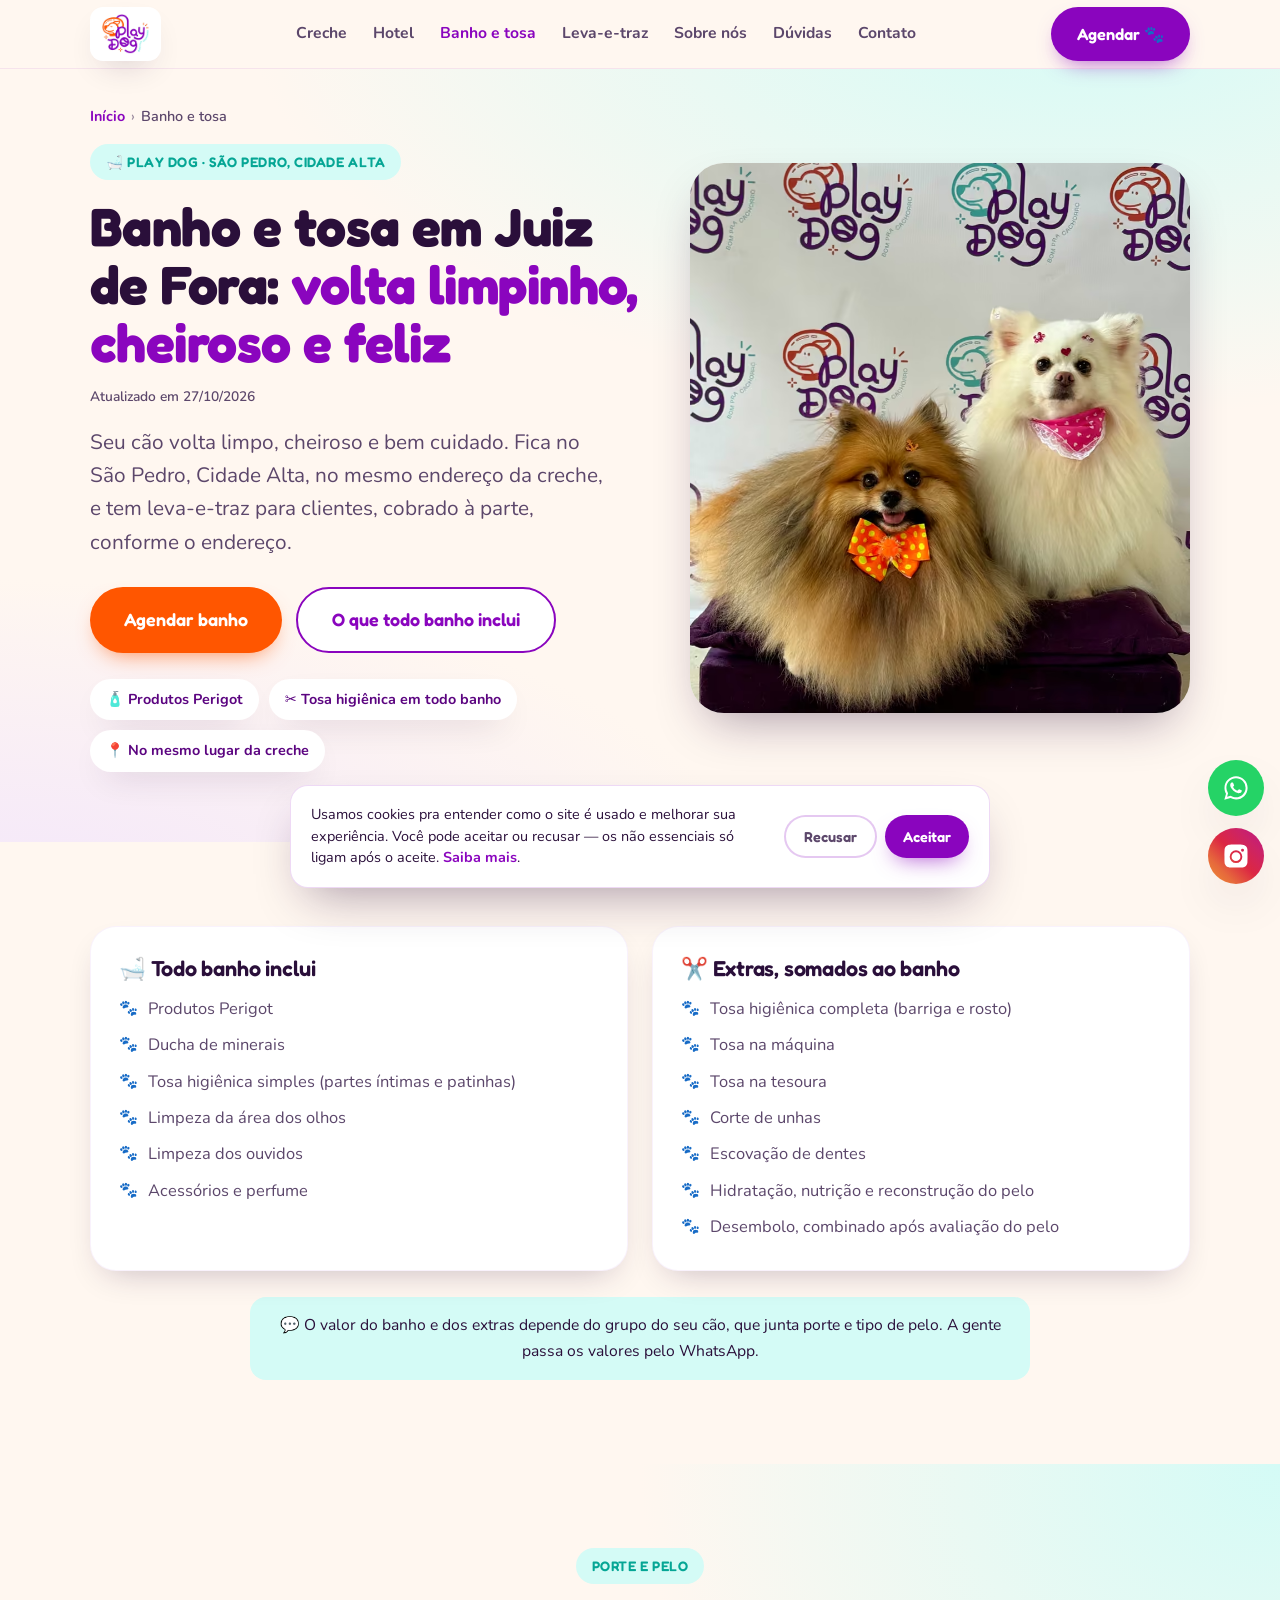
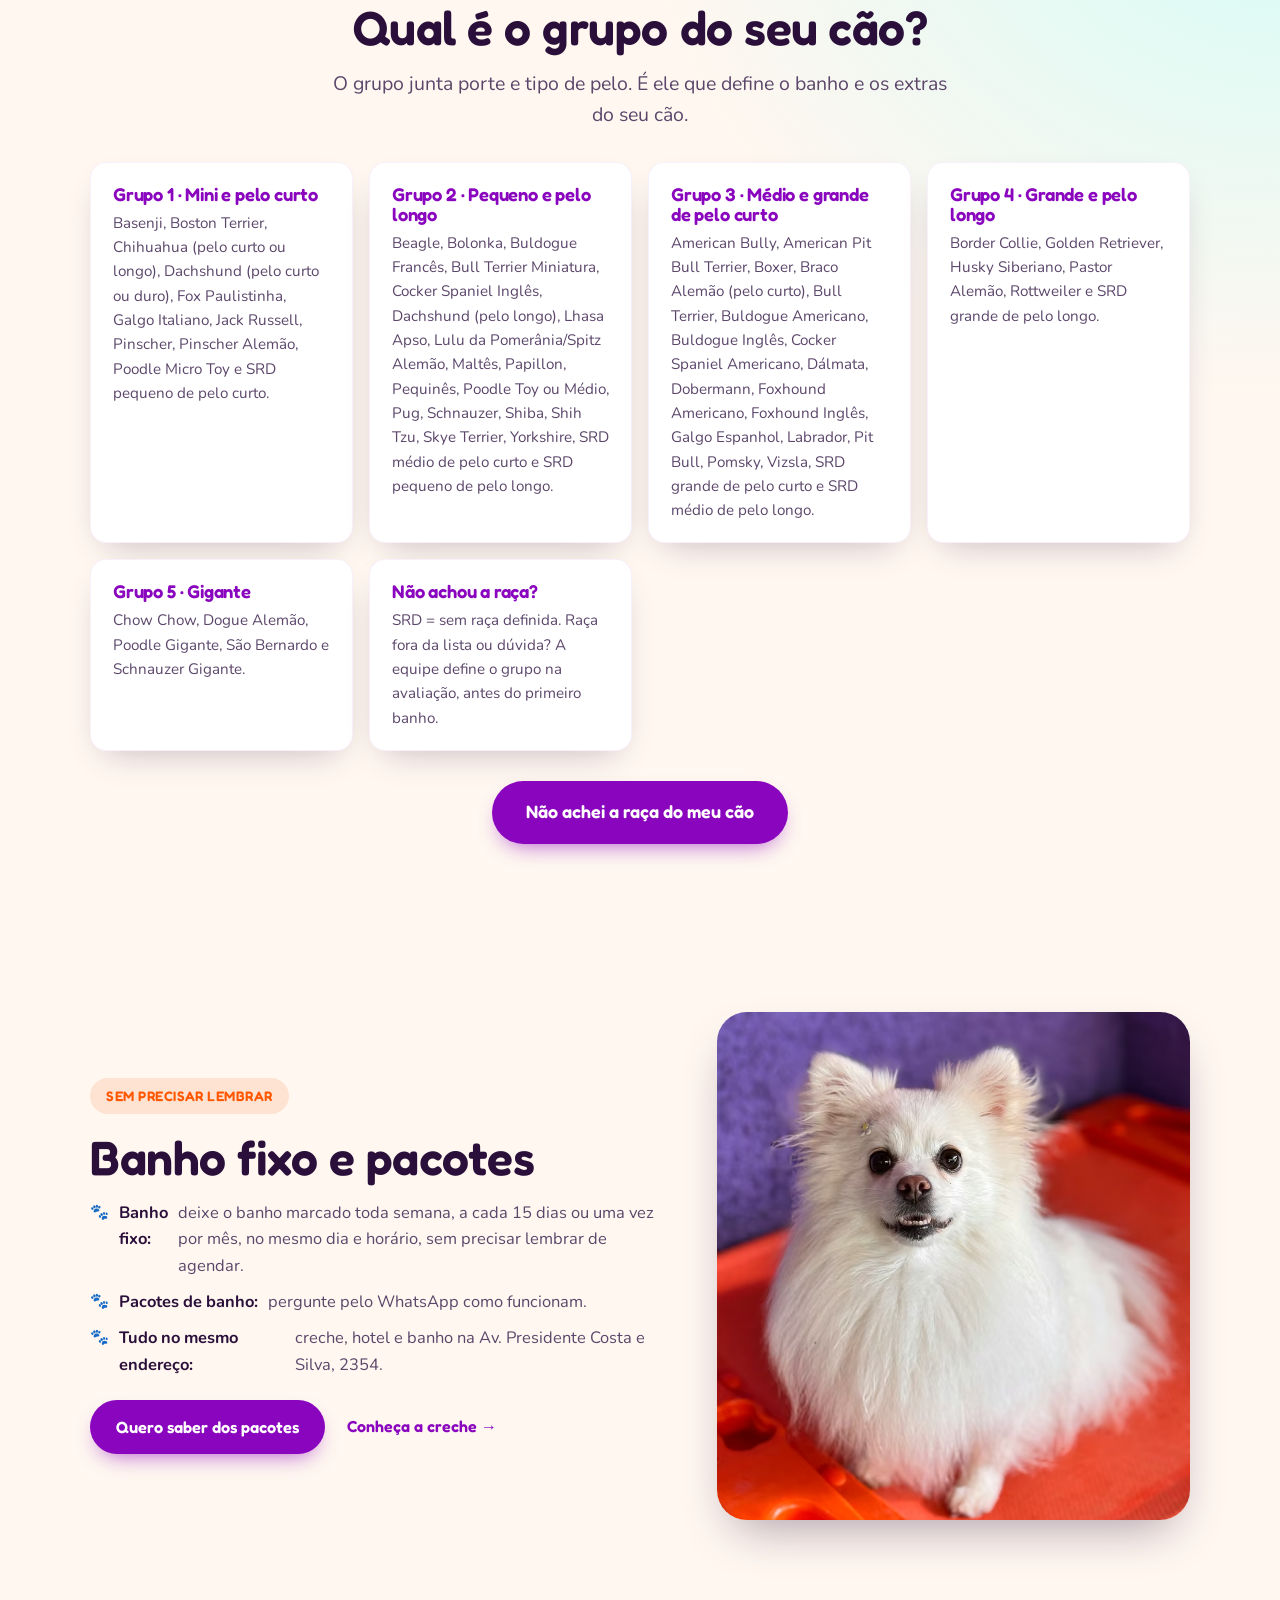
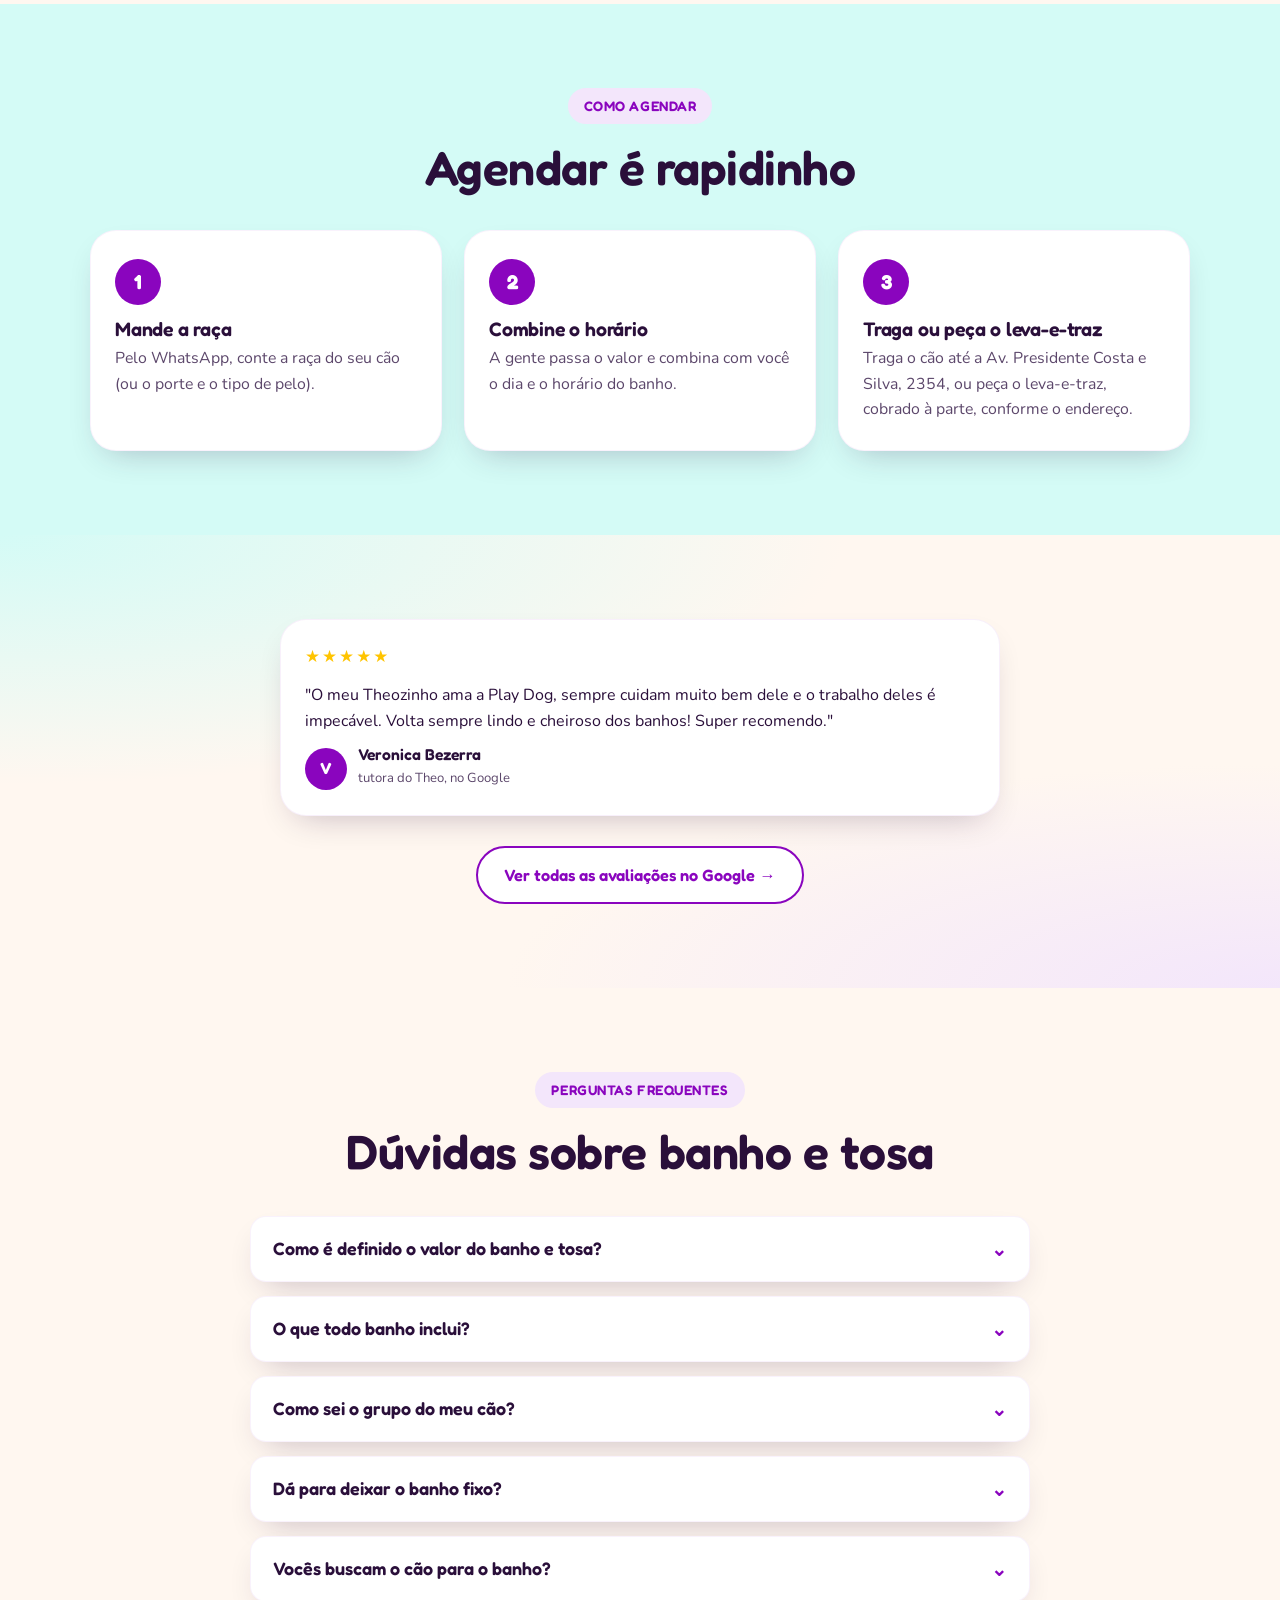
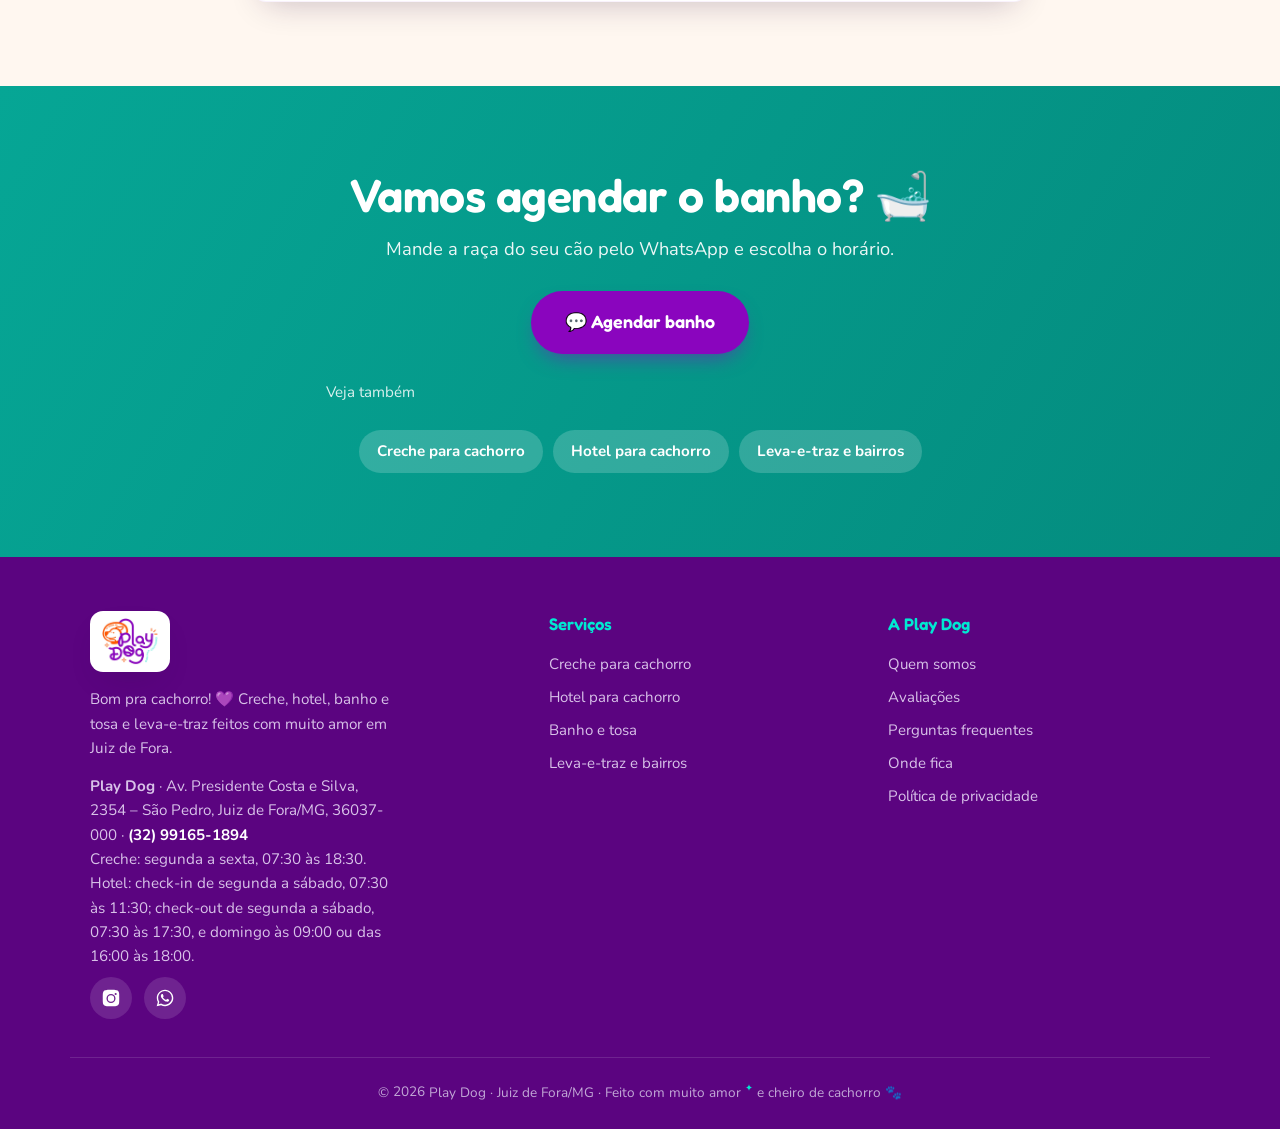
==== commit a688f6a1: "Site: fotos novas da Carol (originais, sem layout de anúncio) Decisão P2 do Pedro (07/11/2026): usar" ====
--- a/banho-e-tosa-juiz-de-fora.html
+++ b/banho-e-tosa-juiz-de-fora.html
@@ -39,14 +39,14 @@
 <meta property="og:url" content="https://playdogjf.com.br/banho-e-tosa-juiz-de-fora">
 <meta property="og:title" content="Banho e tosa em Juiz de Fora | Play Dog">
 <meta property="og:description" content="Banho e tosa no São Pedro, em Juiz de Fora: produtos Perigot, ducha de minerais e tosa higiênica em todo banho.">
-<meta property="og:image" content="https://playdogjf.com.br/assets/og-image.jpg">
+<meta property="og:image" content="https://playdogjf.com.br/assets/og-image-playdog.jpg">
 <meta property="og:image:width" content="1200">
 <meta property="og:image:height" content="630">
 <meta property="og:image:alt" content="Play Dog — banho e tosa em Juiz de Fora">
 <meta name="twitter:card" content="summary_large_image">
 <meta name="twitter:title" content="Banho e tosa em Juiz de Fora | Play Dog">
 <meta name="twitter:description" content="Banho e tosa no São Pedro, em Juiz de Fora: produtos Perigot, ducha de minerais e tosa higiênica em todo banho.">
-<meta name="twitter:image" content="https://playdogjf.com.br/assets/og-image.jpg">
+<meta name="twitter:image" content="https://playdogjf.com.br/assets/og-image-playdog.jpg">
 
 <!-- Favicon / PWA -->
 <link rel="icon" href="/assets/favicon.ico" sizes="any">
@@ -202,7 +202,7 @@
     </div>
     <div class="hero-photo">
       <div class="photo-card">
-        <picture><source type="image/avif" srcset="/assets/banho.avif"><source type="image/webp" srcset="/assets/banho.webp"><img src="/assets/banho.jpg" alt="Cãozinho tomando banho na sala de banho da Play Dog, em Juiz de Fora" width="562" height="1000" fetchpriority="high" decoding="async"></picture>
+        <picture><source type="image/avif" srcset="/assets/banho-dois-spitz-arrumados.avif"><source type="image/webp" srcset="/assets/banho-dois-spitz-arrumados.webp"><img src="/assets/banho-dois-spitz-arrumados.jpg" alt="Dois Spitz arrumadinhos, de gravata e lacinho, na Play Dog, em Juiz de Fora" width="900" height="1200" fetchpriority="high" decoding="async"></picture>
       </div>
     </div>
   </div>
@@ -279,7 +279,7 @@
       </div>
     </div>
     <div class="split-photo">
-      <picture><source type="image/avif" srcset="/assets/galeria-lulus.avif"><source type="image/webp" srcset="/assets/galeria-lulus.webp"><img src="/assets/galeria-lulus.jpg" alt="Lulus da Pomerânia, raça do Grupo 2, na Play Dog" width="825" height="1100" loading="lazy" decoding="async"></picture>
+      <picture><source type="image/avif" srcset="/assets/hotel-spitz-caminha-laranja.avif"><source type="image/webp" srcset="/assets/hotel-spitz-caminha-laranja.webp"><img src="/assets/hotel-spitz-caminha-laranja.jpg" alt="Spitz Alemão (Lulu), raça do Grupo 2, na Play Dog" width="900" height="1200" loading="lazy" decoding="async"></picture>
     </div>
   </div>
 </section>
